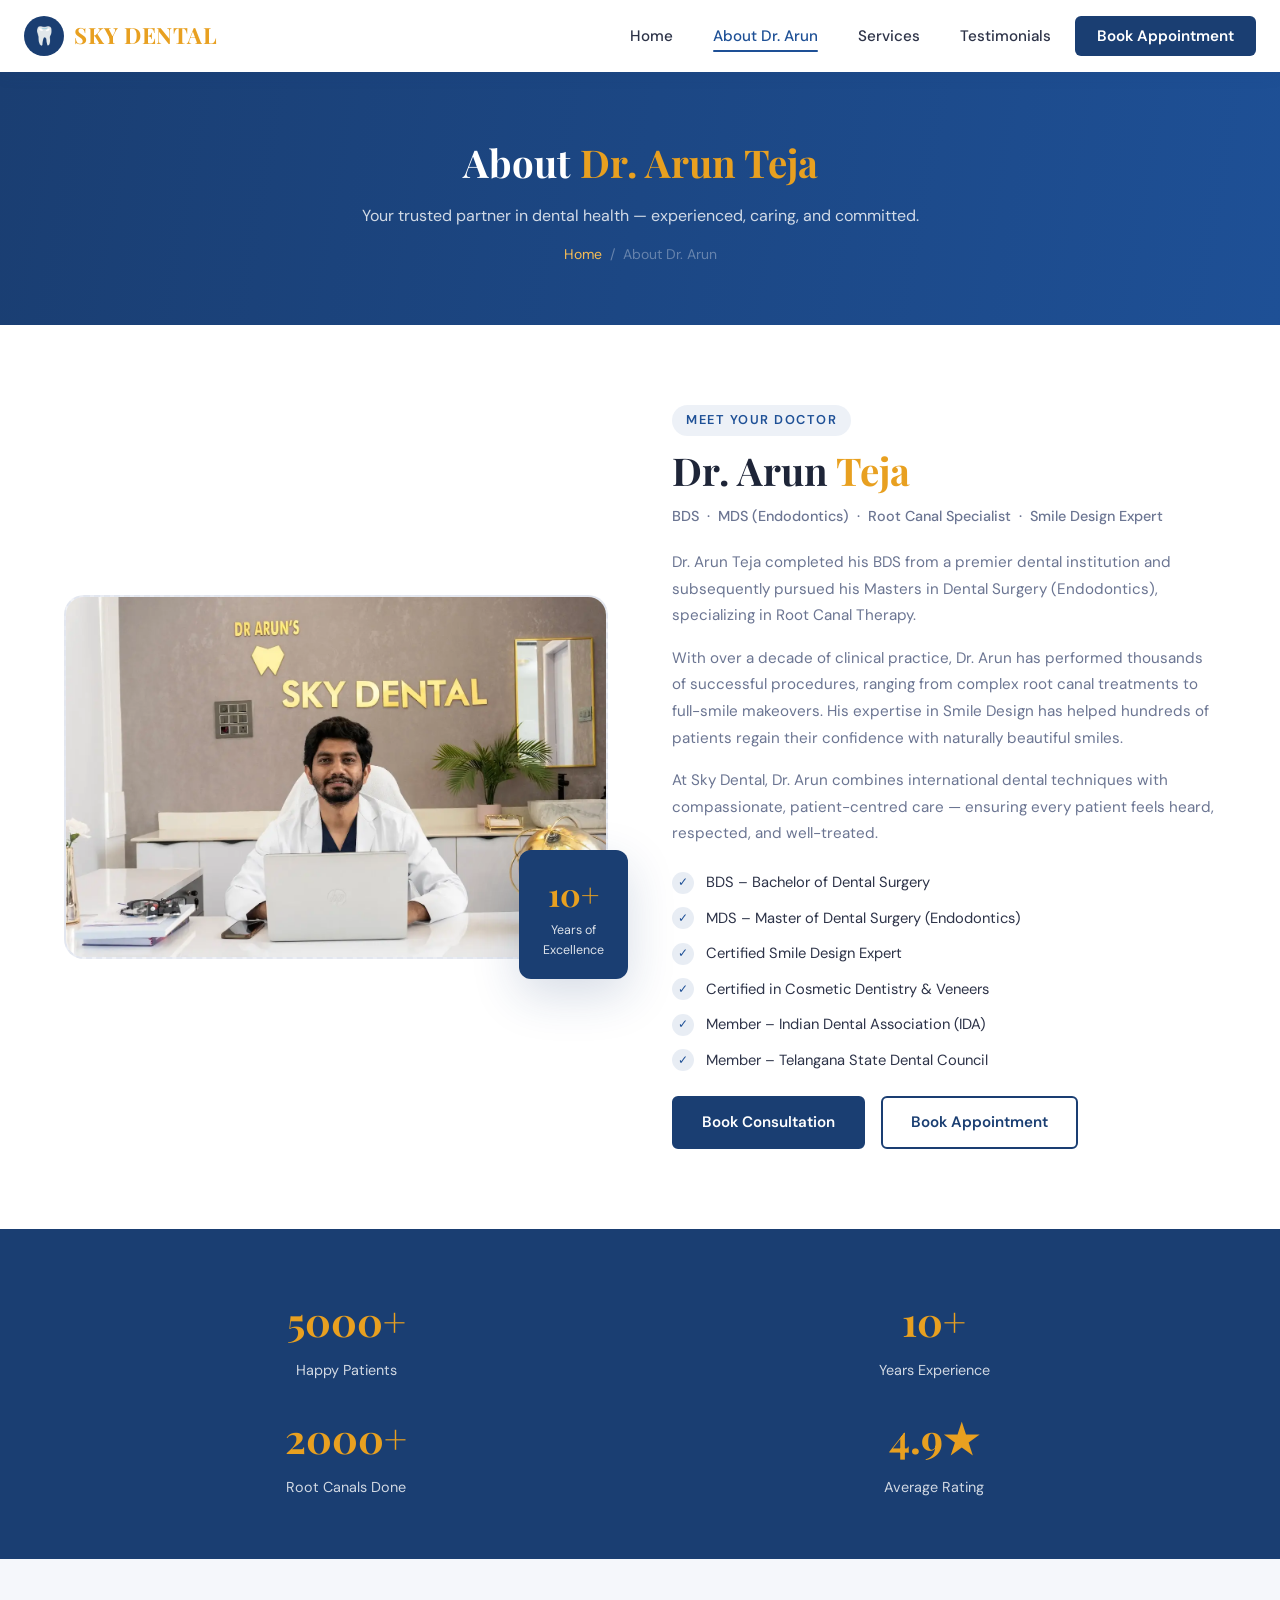
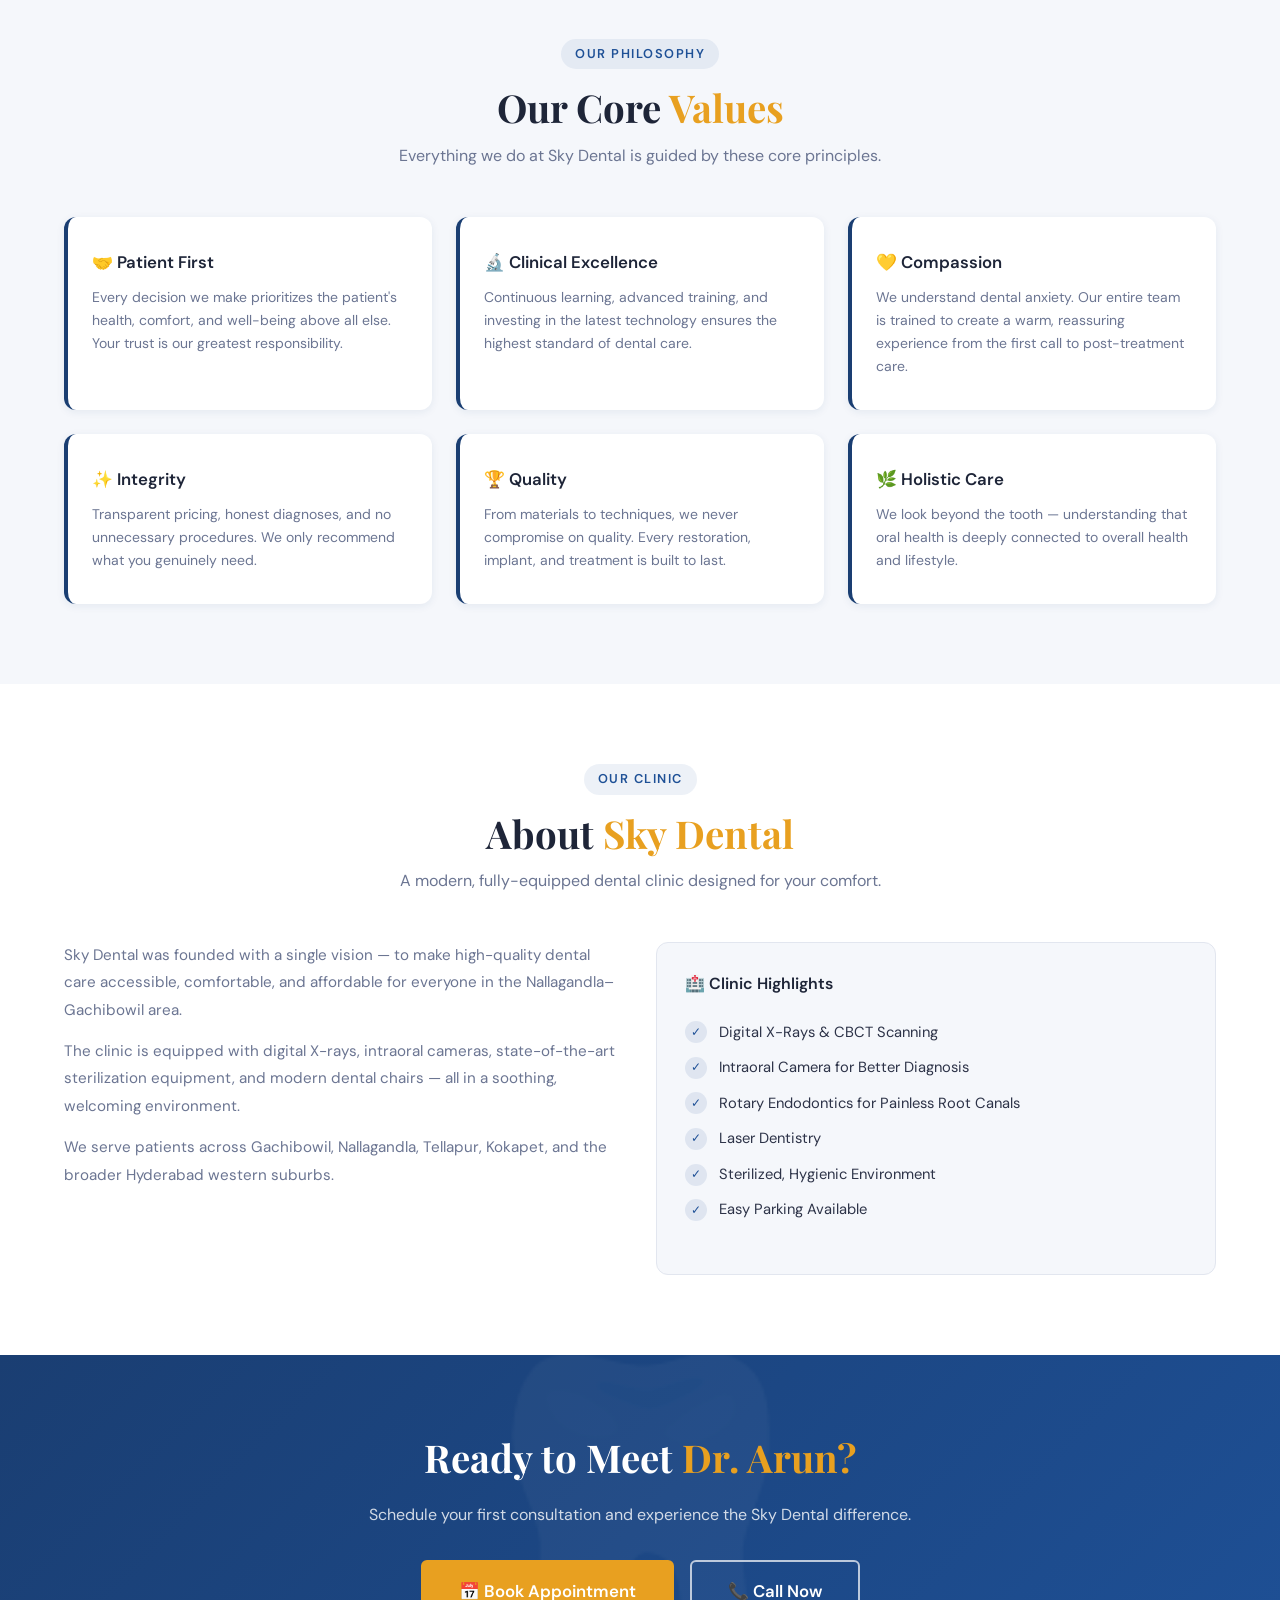
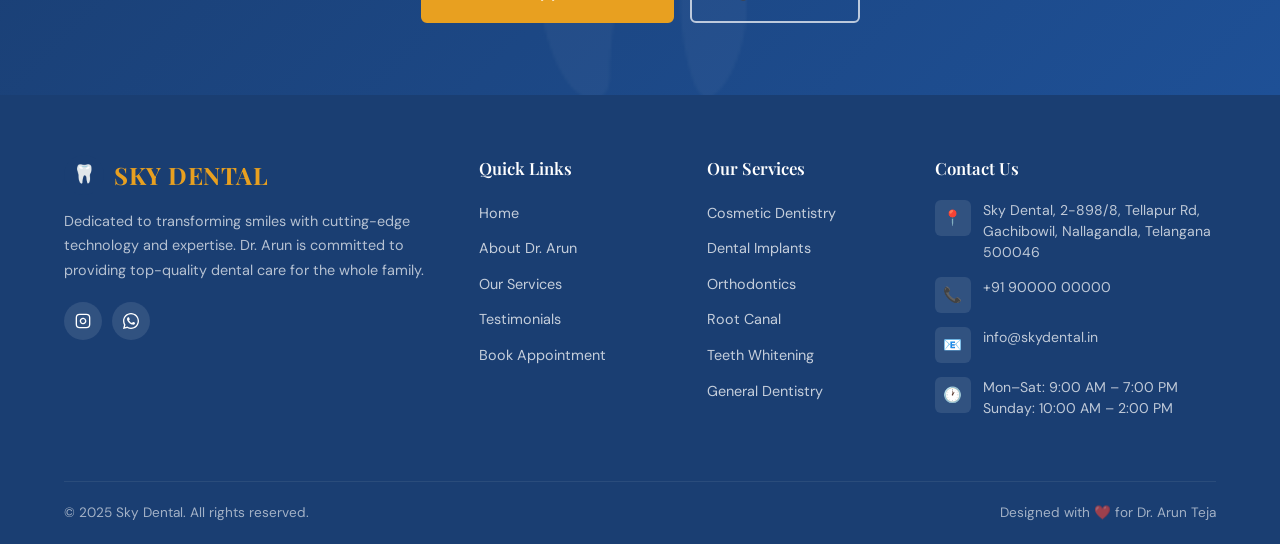
==== about.html @ 3d3255f7 "need changes" ====
<!DOCTYPE html>
<html lang="en">
<head>
  <meta charset="UTF-8" />
  <meta name="viewport" content="width=device-width, initial-scale=1.0" />
  <meta name="description" content="Learn about Dr. Arun Teja — BDS MDS, Root Canal Specialist and Smile Design Expert at Sky Dental, Nallagandla, Telangana." />
  <title>About Dr. Arun Teja | Sky Dental</title>
  <link rel="icon" href="data:image/svg+xml,<svg xmlns='http://www.w3.org/2000/svg' viewBox='0 0 100 100'><text y='.9em' font-size='90'>🦷</text></svg>" />
  <link rel="stylesheet" href="css/style.css" />
</head>
<body>

  <!-- NAVBAR -->
  <header id="navbar-placeholder"></header>

  <main>
    <!-- ══════════════════════════════════════
         PAGE HERO
    ══════════════════════════════════════ -->
    <section class="page-hero" aria-label="About page header">
      <div class="container">
        <div class="page-hero-content">
          <h1>About <span>Dr. Arun Teja</span></h1>
          <p>Your trusted partner in dental health — experienced, caring, and committed.</p>
          <nav class="breadcrumb" aria-label="Breadcrumb">
            <a href="index.html">Home</a>
            <span>/</span>
            <span>About Dr. Arun</span>
          </nav>
        </div>
      </div>
    </section>

    <!-- ══════════════════════════════════════
         DOCTOR BIO
    ══════════════════════════════════════ -->
    <section class="about-section">
      <div class="container">
        <div class="about-grid">

          <!-- Doctor Photo Placeholder -->
          <div class="doctor-image-wrapper reveal">
            <div class="doctor-photo-placeholder" id="doctor-photo-about">
              <!--
                ╔══════════════════════════════════════════════╗
                ║  DOCTOR PHOTO PLACEHOLDER                    ║
                ║  Replace this section with the actual photo  ║
                ║  by placing an <img> with class              ║
                ║  "doctor-actual-photo" inside this div.      ║
                ╚══════════════════════════════════════════════╝
              -->
                <img src="./images/10 dr.Arun's pic.webp" height="100%" width="100%">
              <!-- <div class="placeholder-icon">👨‍⚕️</div> -->
              <!-- <div class="placeholder-text"> -->
                <!-- <strong>Dr. Arun Teja's Photo</strong><br> -->
                <!-- Replace this placeholder with the actual photo -->
              <!-- </div> -->
            </div>
            <div class="doctor-badge">
              <div class="years">10+</div>
              <div class="badge-label">Years of<br>Excellence</div>
            </div>
          </div>

          <!-- Bio Content -->
          <div class="about-content reveal reveal-delay-2">
            <div class="section-tag">Meet Your Doctor</div>
            <h2 class="section-title">Dr. Arun <span>Teja</span></h2>
            <p class="doctor-title">BDS &nbsp;·&nbsp; MDS (Endodontics) &nbsp;·&nbsp; Root Canal Specialist &nbsp;·&nbsp; Smile Design Expert</p>
            <p class="mt-16"> Dr. Arun Teja completed his BDS from a premier dental institution and subsequently pursued his Masters in Dental Surgery (Endodontics), specializing in Root Canal Therapy.</p>
            <p>
              With over a decade of clinical practice, Dr. Arun has performed thousands of successful procedures, ranging from complex root canal treatments to full-smile makeovers. His expertise in Smile Design has helped hundreds of patients regain their confidence with naturally beautiful smiles.
            </p>
            <p>
              At Sky Dental, Dr. Arun combines international dental techniques with compassionate, patient-centred care — ensuring every patient feels heard, respected, and well-treated.
            </p>

            <div class="credentials-list">
              <div class="credential-item">
                <span class="check">✓</span>
                BDS – Bachelor of Dental Surgery
              </div>
              <div class="credential-item">
                <span class="check">✓</span>
                MDS – Master of Dental Surgery (Endodontics)
              </div>
              <div class="credential-item">
                <span class="check">✓</span>
                Certified Smile Design Expert
              </div>
              <div class="credential-item">
                <span class="check">✓</span>
                Certified in Cosmetic Dentistry & Veneers
              </div>
              <div class="credential-item">
                <span class="check">✓</span>
                Member – Indian Dental Association (IDA)
              </div>
              <div class="credential-item">
                <span class="check">✓</span>
                Member – Telangana State Dental Council
              </div>
            </div>

            <div class="d-flex gap-16 mt-24">
              <a href="appointment.html" class="btn btn-primary">Book Consultation</a>
              <a href="appointment.html" class="btn btn-outline">Book Appointment</a>
            </div>
          </div>
        </div>
      </div>
    </section>

    <!-- ══════════════════════════════════════
         STATS
    ══════════════════════════════════════ -->
    <section style="background:var(--blue-dark);padding:60px 0;">
      <div class="container">
        <div style="display:grid;grid-template-columns:repeat(2,1fr);gap:24px;text-align:center;">
          <div class="reveal">
            <div style="font-family:var(--font-head);font-size:2.5rem;font-weight:700;color:var(--gold);">5000+</div>
            <div style="color:rgba(255,255,255,0.8);font-size:0.9rem;margin-top:6px;">Happy Patients</div>
          </div>
          <div class="reveal reveal-delay-1">
            <div style="font-family:var(--font-head);font-size:2.5rem;font-weight:700;color:var(--gold);">10+</div>
            <div style="color:rgba(255,255,255,0.8);font-size:0.9rem;margin-top:6px;">Years Experience</div>
          </div>
          <div class="reveal reveal-delay-2">
            <div style="font-family:var(--font-head);font-size:2.5rem;font-weight:700;color:var(--gold);">2000+</div>
            <div style="color:rgba(255,255,255,0.8);font-size:0.9rem;margin-top:6px;">Root Canals Done</div>
          </div>
          <div class="reveal reveal-delay-3">
            <div style="font-family:var(--font-head);font-size:2.5rem;font-weight:700;color:var(--gold);">4.9★</div>
            <div style="color:rgba(255,255,255,0.8);font-size:0.9rem;margin-top:6px;">Average Rating</div>
          </div>
        </div>
      </div>
    </section>

    <!-- ══════════════════════════════════════
         OUR VALUES
    ══════════════════════════════════════ -->
    <section style="background:var(--off-white);padding:80px 0;">
      <div class="container">
        <div class="text-center reveal">
          <div class="section-tag">Our Philosophy</div>
          <h2 class="section-title">Our Core <span>Values</span></h2>
          <p class="section-subtitle">Everything we do at Sky Dental is guided by these core principles.</p>
        </div>

        <div class="values-grid mt-48">
          <div class="value-card reveal reveal-delay-1">
            <h3>🤝 Patient First</h3>
            <p>Every decision we make prioritizes the patient's health, comfort, and well-being above all else. Your trust is our greatest responsibility.</p>
          </div>
          <div class="value-card reveal reveal-delay-2">
            <h3>🔬 Clinical Excellence</h3>
            <p>Continuous learning, advanced training, and investing in the latest technology ensures the highest standard of dental care.</p>
          </div>
          <div class="value-card reveal reveal-delay-3">
            <h3>💛 Compassion</h3>
            <p>We understand dental anxiety. Our entire team is trained to create a warm, reassuring experience from the first call to post-treatment care.</p>
          </div>
          <div class="value-card reveal reveal-delay-1">
            <h3>✨ Integrity</h3>
            <p>Transparent pricing, honest diagnoses, and no unnecessary procedures. We only recommend what you genuinely need.</p>
          </div>
          <div class="value-card reveal reveal-delay-2">
            <h3>🏆 Quality</h3>
            <p>From materials to techniques, we never compromise on quality. Every restoration, implant, and treatment is built to last.</p>
          </div>
          <div class="value-card reveal reveal-delay-3">
            <h3>🌿 Holistic Care</h3>
            <p>We look beyond the tooth — understanding that oral health is deeply connected to overall health and lifestyle.</p>
          </div>
        </div>
      </div>
    </section>

    <!-- ══════════════════════════════════════
         CLINIC OVERVIEW
    ══════════════════════════════════════ -->
    <section class="about-section">
      <div class="container">
        <div class="text-center reveal">
          <div class="section-tag">Our Clinic</div>
          <h2 class="section-title">About <span>Sky Dental</span></h2>
          <p class="section-subtitle">A modern, fully-equipped dental clinic designed for your comfort.</p>
        </div>

        <div style="display:grid;grid-template-columns:1fr 1fr;gap:32px;margin-top:48px;" class="responsive-grid-1">
          <div class="reveal">
            <p style="color:var(--text-muted);line-height:1.8;font-size:0.95rem;">
              Sky Dental was founded with a single vision — to make high-quality dental care accessible, comfortable, and affordable for everyone in the Nallagandla–Gachibowil area.
            </p>
            <p style="color:var(--text-muted);line-height:1.8;font-size:0.95rem;margin-top:14px;">
              The clinic is equipped with digital X-rays, intraoral cameras, state-of-the-art sterilization equipment, and modern dental chairs — all in a soothing, welcoming environment.
            </p>
            <p style="color:var(--text-muted);line-height:1.8;font-size:0.95rem;margin-top:14px;">
              We serve patients across Gachibowil, Nallagandla, Tellapur, Kokapet, and the broader Hyderabad western suburbs.
            </p>
          </div>

          <div class="reveal reveal-delay-2">
            <div style="background:var(--off-white);border-radius:var(--radius-md);padding:28px;border:1px solid var(--gray-200);">
              <h4 style="font-weight:600;margin-bottom:16px;color:var(--text-main);">🏥 Clinic Highlights</h4>
              <div class="credentials-list">
                <div class="credential-item"><span class="check">✓</span> Digital X-Rays & CBCT Scanning</div>
                <div class="credential-item"><span class="check">✓</span> Intraoral Camera for Better Diagnosis</div>
                <div class="credential-item"><span class="check">✓</span> Rotary Endodontics for Painless Root Canals</div>
                <div class="credential-item"><span class="check">✓</span> Laser Dentistry</div>
                <div class="credential-item"><span class="check">✓</span> Sterilized, Hygienic Environment</div>
                <div class="credential-item"><span class="check">✓</span> Easy Parking Available</div>
              </div>
            </div>
          </div>
        </div>
      </div>
    </section>

    <!-- CTA -->
    <section class="cta-banner">
      <div class="container">
        <h2>Ready to Meet <span>Dr. Arun?</span></h2>
        <p>Schedule your first consultation and experience the Sky Dental difference.</p>
        <div class="cta-actions">
          <a href="appointment.html" class="btn btn-gold btn-lg">📅 Book Appointment</a>
          <a href="tel:+919000000000" class="btn btn-outline-white btn-lg">📞 Call Now</a>
        </div>
      </div>
    </section>
  </main>

  <!-- FOOTER -->
  <div id="footer-placeholder"></div>

  <script src="js/components.js"></script>
  <script src="js/main.js"></script>

  <style>
    @media(max-width:768px){
      .responsive-grid-1 { grid-template-columns:1fr !important; }
    }
  </style>
</body>
</html>
---- css/style.css ----
/* =========================================
   SKY DENTAL - Global Stylesheet
   ========================================= */

/* --- Google Fonts Import --- */
@import url('https://fonts.googleapis.com/css2?family=Playfair+Display:wght@400;600;700&family=DM+Sans:wght@300;400;500;600;700&display=swap');

/* --- CSS Variables --- */
:root {
  --blue-dark:    #1a3e72;
  --blue-mid:     #1e5096;
  --blue-light:   #2d6bc4;
  --gold:         #e8a020;
  --gold-light:   #f5bc55;
  --white:        #ffffff;
  --off-white:    #f5f7fb;
  --gray-100:     #f0f2f7;
  --gray-200:     #e2e6ef;
  --gray-400:     #9ba3b8;
  --gray-600:     #5a6278;
  --gray-800:     #2d3348;
  --text-main:    #1e2538;
  --text-muted:   #6b7592;

  --radius-sm:    6px;
  --radius-md:    12px;
  --radius-lg:    20px;
  --radius-full:  999px;

  --shadow-sm:    0 2px 8px rgba(26,62,114,0.08);
  --shadow-md:    0 6px 24px rgba(26,62,114,0.13);
  --shadow-lg:    0 16px 48px rgba(26,62,114,0.18);

  --transition:   all 0.3s ease;
  --font-head:    'Playfair Display', Georgia, serif;
  --font-body:    'DM Sans', sans-serif;
}

/* --- Reset & Base --- */
*, *::before, *::after { box-sizing: border-box; margin: 0; padding: 0; }
html { scroll-behavior: smooth; font-size: 16px; }
body {
  font-family: var(--font-body);
  color: var(--text-main);
  background: var(--white);
  line-height: 1.6;
  -webkit-font-smoothing: antialiased;
}
img { max-width: 100%; height: auto; display: block; }
a { text-decoration: none; color: inherit; }
ul { list-style: none; }
button, input, select, textarea { font-family: inherit; }
section { padding: 80px 0; }

/* --- Container --- */
.container {
  max-width: 1200px;
  margin: 0 auto;
  padding: 0 24px;
}

/* =========================================
   NAVBAR
   ========================================= */
#navbar-placeholder { position: sticky; top: 0; z-index: 1000; }

.navbar {
  background: var(--white);
  box-shadow: 0 2px 16px rgba(26,62,114,0.10);
  padding: 0 24px;
  display: flex;
  align-items: center;
  justify-content: space-between;
  height: 72px;
  position: relative;
}

/* Logo */
.nav-logo {
  display: flex;
  align-items: center;
  gap: 10px;
  text-decoration: none;
}
.nav-logo .logo-icon {
  width: 40px;
  height: 40px;
  background: var(--blue-dark);
  border-radius: 50%;
  display: flex;
  align-items: center;
  justify-content: center;
  color: var(--gold);
  font-size: 18px;
}
.nav-logo .logo-text {
  font-family: var(--font-head);
  font-size: 1.4rem;
  font-weight: 700;
  color: var(--gold);
  letter-spacing: 0.5px;
}

/* Nav links */
.nav-links {
  display: flex;
  align-items: center;
  gap: 8px;
}
.nav-links a {
  padding: 8px 16px;
  border-radius: var(--radius-sm);
  font-weight: 500;
  font-size: 0.95rem;
  color: var(--gray-800);
  transition: var(--transition);
  position: relative;
}
.nav-links a::after {
  content: '';
  position: absolute;
  bottom: 2px;
  left: 16px;
  right: 16px;
  height: 2px;
  background: var(--blue-mid);
  transform: scaleX(0);
  transition: transform 0.3s ease;
  border-radius: 2px;
}
.nav-links a:hover::after,
.nav-links a.active::after { transform: scaleX(1); }
.nav-links a:hover, .nav-links a.active {
  color: var(--blue-mid);
}

/* CTA Button */
.btn-nav {
  background: var(--blue-dark);
  color: var(--white) !important;
  padding: 10px 22px !important;
  border-radius: var(--radius-sm) !important;
  font-weight: 600 !important;
  transition: var(--transition) !important;
}
.btn-nav:hover {
  background: var(--blue-mid) !important;
  transform: translateY(-1px);
  box-shadow: var(--shadow-md);
}
.btn-nav::after { display: none !important; }

/* Hamburger */
.hamburger {
  display: none;
  flex-direction: column;
  gap: 5px;
  cursor: pointer;
  padding: 4px;
  background: none;
  border: none;
}
.hamburger span {
  display: block;
  width: 26px;
  height: 2px;
  background: var(--blue-dark);
  border-radius: 2px;
  transition: var(--transition);
}
.hamburger.open span:nth-child(1) { transform: translateY(7px) rotate(45deg); }
.hamburger.open span:nth-child(2) { opacity: 0; }
.hamburger.open span:nth-child(3) { transform: translateY(-7px) rotate(-45deg); }

/* Mobile nav */
.mobile-nav {
  display: none;
  flex-direction: column;
  background: var(--white);
  position: absolute;
  top: 52px;
  left: 0;
  right: 0;
  padding: 16px 24px 24px;
  box-shadow: var(--shadow-md);
  z-index: 999;
  border-top: 1px solid var(--gray-200);
  gap:0.8rem;
  transform-origin: top;
  margin-top: 1%;
  
}
.mobile-nav.open { 
  display: flex;
  
 }
.mobile-nav a {
  padding: 12px 0;
  border-bottom: 1px solid var(--gray-100);
  font-weight: 500;
  color: var(--gray-800);
  transition: var(--transition);
}
.mobile-nav a:hover { color: var(--blue-mid); padding-left: 8px; }
.mobile-nav a:last-child { border-bottom: none; }
.mobile-nav .btn-nav {
  margin-top: 12px;
  background: var(--blue-dark);
  color: var(--white) !important;
  text-align: center;
  padding: 12px 20px !important;
  border-radius: var(--radius-sm) !important;
  font-weight: 600 !important;
}

/* =========================================
   FOOTER
   ========================================= */
.footer {
  background: var(--blue-dark);
  color: rgba(255,255,255,0.85);
  padding: 60px 0 0;
}
.footer-grid {
  display: grid;
  grid-template-columns: 2fr 1fr 1fr 1.5fr;
  gap: 40px;
  padding-bottom: 48px;
}
.footer-brand .logo-text { color: var(--gold); font-size: 1.5rem; }
.footer-brand p {
  margin-top: 14px;
  font-size: 0.9rem;
  line-height: 1.7;
  opacity: 0.8;
}
.footer-socials {
  display: flex;
  gap: 10px;
  margin-top: 20px;
}
.social-link {
  width: 38px; height: 38px;
  background: rgba(255,255,255,0.1);
  border-radius: 50%;
  display: flex; align-items: center; justify-content: center;
  font-size: 1rem;
  color: var(--white);
  transition: var(--transition);
}
.social-link:hover { background: var(--gold); transform: translateY(-2px); }

.footer-col h4 {
  font-family: var(--font-head);
  font-size: 1.05rem;
  color: var(--white);
  margin-bottom: 18px;
  font-weight: 600;
}
.footer-col ul li { margin-bottom: 10px; }
.footer-col ul li a {
  font-size: 0.9rem;
  color: rgba(255,255,255,0.75);
  transition: var(--transition);
}
.footer-col ul li a:hover { color: var(--gold); padding-left: 6px; }

.footer-contact-item {
  display: flex;
  align-items: flex-start;
  gap: 12px;
  margin-bottom: 14px;
}
.footer-contact-item .icon {
  width: 36px; height: 36px;
  background: rgba(255,255,255,0.1);
  border-radius: var(--radius-sm);
  display: flex; align-items: center; justify-content: center;
  font-size: 0.95rem;
  flex-shrink: 0;
  color: var(--gold);
}
.footer-contact-item p { font-size: 0.88rem; opacity: 0.85; line-height: 1.5; }

.footer-bottom {
  border-top: 1px solid rgba(255,255,255,0.1);
  padding: 20px 0;
  display: flex;
  align-items: center;
  justify-content: space-between;
  font-size: 0.85rem;
  opacity: 0.7;
}

/* =========================================
   BUTTONS
   ========================================= */
.btn {
  display: inline-flex;
  align-items: center;
  gap: 8px;
  padding: 12px 28px;
  border-radius: var(--radius-sm);
  font-weight: 600;
  font-size: 0.95rem;
  cursor: pointer;
  transition: var(--transition);
  border: 2px solid transparent;
  text-decoration: none;
}
.btn-primary {
  background: var(--blue-dark);
  color: var(--white);
  border-color: var(--blue-dark);
}
.btn-primary:hover {
  background: var(--blue-mid);
  border-color: var(--blue-mid);
  transform: translateY(-2px);
  box-shadow: var(--shadow-md);
}
.btn-gold {
  background: var(--gold);
  color: var(--white);
  border-color: var(--gold);
}
.btn-gold:hover {
  background: var(--gold-light);
  border-color: var(--gold-light);
  transform: translateY(-2px);
  box-shadow: var(--shadow-md);
}
.btn-outline {
  background: transparent;
  color: var(--blue-dark);
  border-color: var(--blue-dark);
}
.btn-outline:hover {
  background: var(--blue-dark);
  color: var(--white);
  transform: translateY(-2px);
}
.btn-outline-white {
  background: transparent;
  color: var(--white);
  border-color: rgba(255,255,255,0.7);
}
.btn-outline-white:hover {
  background: var(--white);
  color: var(--blue-dark);
  border-color: var(--white);
}
.btn-sm { padding: 8px 20px; font-size: 0.875rem; }
.btn-lg { padding: 16px 36px; font-size: 1.05rem; }

/* =========================================
   SECTION TITLES
   ========================================= */
.section-title {
  font-family: var(--font-head);
  font-size: clamp(1.8rem, 3vw, 2.4rem);
  font-weight: 700;
  color: var(--text-main);
  line-height: 1.3;
}
.section-title span { color: var(--gold); }
.section-subtitle {
  font-size: 1rem;
  color: var(--text-muted);
  margin-top: 10px;
  max-width: 560px;
}
.section-tag {
  display: inline-block;
  background: rgba(30,80,150,0.08);
  color: var(--blue-mid);
  font-size: 0.8rem;
  font-weight: 600;
  letter-spacing: 1.5px;
  text-transform: uppercase;
  padding: 5px 14px;
  border-radius: var(--radius-full);
  margin-bottom: 14px;
}
.text-center { text-align: center; }
.text-center .section-subtitle { margin: 10px auto 0; }

/* =========================================
   HERO SECTION
   ========================================= */
.hero {
  position: relative;
  min-height: 540px;
  display: flex;
  align-items: center;
  overflow: hidden;
  background: linear-gradient(100deg, var(--blue-dark) 0%, #1e5096 50%, #2563a8 100%);
}
.hero-bg-image {
  position: absolute;
  inset: 0;
  background-image: url('../images/10\ dr.Arun\'s\ pic.webp');
  background-size: cover;
  background-position: center right;
  opacity: 0.22;
}
.hero-overlay {
  position: absolute;
  inset: 0;
  background: linear-gradient(90deg, rgba(26,62,114,0.96) 0%, rgba(26,62,114,0.6) 60%, rgba(26,62,114,0.1) 100%);
}
.hero-content {
  position: relative;
  z-index: 2;
  max-width: 600px;
  padding: 80px 0;
}
.hero-tag {
  display: inline-flex;
  align-items: center;
  gap: 8px;
  background: rgba(232,160,32,0.18);
  color: var(--gold-light);
  font-size: 0.8rem;
  font-weight: 600;
  letter-spacing: 1.5px;
  text-transform: uppercase;
  padding: 6px 16px;
  border-radius: var(--radius-full);
  margin-bottom: 50px;
  border: 1px solid rgba(232,160,32,0.3);
}
.hero-title {
  font-family: var(--font-head);
  font-size: clamp(2.2rem, 4.5vw, 3.4rem);
  font-weight: 700;
  color: var(--white);
  line-height: 1.2;
  margin-bottom: 18px;
}
.hero-title span { color: var(--gold); }
.hero-desc {
  font-size: 1.1rem;
  color: rgba(255,255,255,0.85);
  margin-bottom: 36px;
  line-height: 1.7;
}
.hero-actions { display: flex; gap: 16px; flex-wrap: wrap; }
.hero-stats {
  display: flex;
  gap: 36px;
  margin-top: 48px;
}
.hero-stat { text-align: center; }
.hero-stat .num {
  font-family: var(--font-head);
  font-size: 1.9rem;
  font-weight: 700;
  color: var(--gold);
  line-height: 1;
}
.hero-stat .label {
  font-size: 0.8rem;
  color: rgba(255,255,255,0.7);
  margin-top: 4px;
}
.hero-stat-divider {
  width: 1px;
  background: rgba(255,255,255,0.2);
  align-self: stretch;
  margin: 4px 0;
}

/* =========================================
   SERVICES SECTION
   ========================================= */
.services-section { background: var(--off-white); }

.services-grid {
  display: grid;
  grid-template-columns: repeat(3, 1fr);
  gap: 24px;
  margin-top: 48px;
}
.service-card {
  background: var(--white);
  border-radius: var(--radius-md);
  padding: 32px 28px;
  transition: var(--transition);
  border: 1px solid var(--gray-200);
  position: relative;
  overflow: hidden;
}
.service-card::before {
  content: '';
  position: absolute;
  top: 0; left: 0; right: 0;
  height: 4px;
  background: var(--blue-dark);
  transform: scaleX(0);
  transition: transform 0.3s ease;
  transform-origin: left;
}
.service-card:hover {
  transform: translateY(-6px);
  box-shadow: var(--shadow-md);
  border-color: transparent;
}
.service-card:hover::before { transform: scaleX(1); }
.service-icon {
  width: 56px; height: 56px;
  background: rgba(30,80,150,0.08);
  border-radius: var(--radius-md);
  display: flex; align-items: center; justify-content: center;
  font-size: 1.6rem;
  margin-bottom: 20px;
  transition: var(--transition);
}
.service-card:hover .service-icon { background: var(--blue-dark); }
.service-card h3 {
  font-family: var(--font-head);
  font-size: 1.15rem;
  font-weight: 600;
  color: var(--text-main);
  margin-bottom: 10px;
}
.service-card p { font-size: 0.9rem; color: var(--text-muted); line-height: 1.65; }
.service-card .learn-more {
  display: inline-flex;
  align-items: center;
  gap: 6px;
  margin-top: 18px;
  font-size: 0.875rem;
  font-weight: 600;
  color: var(--blue-mid);
  transition: var(--transition);
}
.service-card .learn-more:hover { gap: 10px; color: var(--blue-dark); }

/* =========================================
   ABOUT / DOCTOR SECTION
   ========================================= */
.about-section { background: var(--white); }
.about-grid {
  display: grid;
  grid-template-columns: 1fr 1fr;
  gap: 64px;
  align-items: center;

  /* margin-top: 48px; */
}
.doctor-image-wrapper {
  position: relative;
}
.doctor-photo-placeholder {
  width: 100%;
  /* aspect-ratio: 4/5; */
  background: linear-gradient(135deg, var(--gray-100) 0%, var(--gray-200) 100%);
  border-radius: var(--radius-lg);
  display: flex;
  flex-direction: column;
  align-items: center;
  justify-content: center;
  gap: 16px;
  color: var(--gray-400);
  font-size: 0.9rem;
  border: 2px dashed var(--gray-200);
  overflow: hidden;
  position: relative;
}
.doctor-photo-placeholder img.doctor-actual-photo {
  position: absolute;
  inset: 0;
  width: 100%;
  height: 100%;
  object-fit: cover;
  border-radius: var(--radius-lg);
}
.doctor-photo-placeholder .placeholder-icon { font-size: 4rem; opacity: 0.4; }
.doctor-photo-placeholder .placeholder-text { font-size: 0.85rem; opacity: 0.6; text-align: center; }

.doctor-badge {
  position: absolute;
  bottom: -20px;
  right: -20px;
  background: var(--blue-dark);
  color: var(--white);
  padding: 18px 24px;
  border-radius: var(--radius-md);
  box-shadow: var(--shadow-lg);
  text-align: center;
}
.doctor-badge .years { font-size: 2rem; font-weight: 700; color: var(--gold); font-family: var(--font-head); }
.doctor-badge .badge-label { font-size: 0.78rem; opacity: 0.85; margin-top: 2px; }

.about-content .section-tag { margin-bottom: 10px; }
.about-content h2 { margin-bottom: 8px; }
.about-content .doctor-name { font-family: var(--font-head); font-size: 1.5rem; color: var(--blue-dark); }
.about-content .doctor-name span { color: var(--gold); }
.about-content .doctor-title {
  font-size: 0.9rem;
  color: var(--text-muted);
  font-weight: 500;
  margin-bottom: 20px;
}
.about-content p { font-size: 0.95rem; color: var(--text-muted); line-height: 1.75; margin-bottom: 16px; }
.credentials-list {
  display: flex;
  flex-direction: column;
  gap: 12px;
  margin: 24px 0;
}
.credential-item {
  display: flex;
  align-items: center;
  gap: 12px;
  font-size: 0.92rem;
  color: var(--gray-800);
}
.credential-item .check {
  width: 22px; height: 22px;
  background: rgba(30,80,150,0.1);
  border-radius: 50%;
  display: flex; align-items: center; justify-content: center;
  color: var(--blue-mid);
  font-size: 0.75rem;
  flex-shrink: 0;
}

/* =========================================
   WHY CHOOSE US
   ========================================= */
.why-section { background: var(--off-white); }
.why-grid {
  display: grid;
  grid-template-columns: repeat(4, 1fr);
  gap: 20px;
  margin-top: 48px;
}
.why-card {
  background: var(--white);
  border-radius: var(--radius-md);
  padding: 32px 24px;
  text-align: center;
  transition: var(--transition);
  border: 1px solid var(--gray-200);
}
.why-card:nth-child(1) { border-top: 4px solid #8ecdf5; }
.why-card:nth-child(2) { border-top: 4px solid #a8e6c4; }
.why-card:nth-child(3) { border-top: 4px solid #f5b8c8; }
.why-card:nth-child(4) { border-top: 4px solid #f5d8a0; }
.why-card:hover { transform: translateY(-4px); box-shadow: var(--shadow-md); }
.why-card-icon {
  width: 64px; height: 64px;
  border-radius: var(--radius-md);
  display: flex; align-items: center; justify-content: center;
  font-size: 1.8rem;
  margin: 0 auto 20px;
}
.why-card:nth-child(1) .why-card-icon { background: #ddf0fc; }
.why-card:nth-child(2) .why-card-icon { background: #ddf5ec; }
.why-card:nth-child(3) .why-card-icon { background: #fce8ed; }
.why-card:nth-child(4) .why-card-icon { background: #fdf3e0; }
.why-card h3 { font-size: 1rem; font-weight: 600; color: var(--text-main); margin-bottom: 10px; }
.why-card p { font-size: 0.875rem; color: var(--text-muted); line-height: 1.6; }

/* =========================================
   TESTIMONIALS
   ========================================= */
.testimonials-section { background: var(--white); }
.testimonials-slider-wrapper {
  position: relative;
  overflow: hidden;
  margin-top: 48px;
}
.testimonials-track {
  display: flex;
  transition: transform 0.5s ease;
}
.testimonial-slide {
  min-width: 100%;
  display: grid;
  grid-template-columns: repeat(3, 1fr);
  gap: 24px;
  padding: 4px;
}
.testimonial-card {
  background: var(--off-white);
  border-radius: var(--radius-md);
  padding: 28px;
  border: 1px solid var(--gray-200);
  position: relative;
  transition: var(--transition);
}
.testimonial-card:hover { transform: translateY(-4px); box-shadow: var(--shadow-md); }
.quote-icon {
  font-size: 2.5rem;
  color: var(--blue-dark);
  opacity: 0.15;
  font-family: Georgia, serif;
  line-height: 1;
  margin-bottom: 8px;
}
.testimonial-card p {
  font-size: 0.92rem;
  color: var(--text-muted);
  line-height: 1.7;
  margin-bottom: 20px;
}
.testimonial-author {
  display: flex;
  align-items: center;
  gap: 12px;
}
.author-avatar {
  width: 44px; height: 44px;
  border-radius: 50%;
  background: var(--blue-dark);
  display: flex; align-items: center; justify-content: center;
  color: var(--white);
  font-weight: 700;
  font-size: 1rem;
  flex-shrink: 0;
}
.author-name { font-weight: 600; font-size: 0.9rem; color: var(--text-main); }
.author-label { font-size: 0.8rem; color: var(--text-muted); }
.stars { color: var(--gold); font-size: 0.85rem; letter-spacing: 1px; margin-top: 3px; }

.slider-controls {
  display: flex;
  align-items: center;
  justify-content: center;
  gap: 12px;
  margin-top: 32px;
}
.slider-dot {
  width: 10px; height: 10px;
  background: var(--gray-200);
  border-radius: 50%;
  cursor: pointer;
  transition: var(--transition);
  border: none;
}
.slider-dot.active {
  background: var(--blue-dark);
  width: 28px;
  border-radius: var(--radius-full);
}
.slider-btn {
  width: 40px; height: 40px;
  border-radius: 50%;
  border: 2px solid var(--gray-200);
  background: var(--white);
  display: flex; align-items: center; justify-content: center;
  cursor: pointer;
  transition: var(--transition);
  color: var(--blue-dark);
  font-size: 1rem;
}
.slider-btn:hover { background: var(--blue-dark); color: var(--white); border-color: var(--blue-dark); }

/* =========================================
   CTA BANNER
   ========================================= */
.cta-banner {
  background: linear-gradient(135deg, var(--blue-dark) 0%, #1e5096 100%);
  padding: 72px 0;
  text-align: center;
  position: relative;
  overflow: hidden;
}
.cta-banner::before {
  content: '🦷';
  position: absolute;
  font-size: 20rem;
  opacity: 0.04;
  top: 50%;
  left: 50%;
  transform: translate(-50%, -50%);
}
.cta-banner h2 {
  font-family: var(--font-head);
  font-size: clamp(1.8rem, 3vw, 2.5rem);
  color: var(--white);
  margin-bottom: 14px;
  position: relative;
}
.cta-banner h2 span { color: var(--gold); }
.cta-banner p { color: rgba(255,255,255,0.8); font-size: 1rem; margin-bottom: 32px; position: relative; }
.cta-actions { display: flex; gap: 16px; justify-content: center; flex-wrap: wrap; position: relative; }

/* =========================================
   CONTACT INFO CARDS
   ========================================= */
.contact-info-grid {
  display: grid;
  grid-template-columns: repeat(3, 1fr);
  gap: 24px;
  margin-top: 48px;
}
.contact-info-card {
  background: var(--white);
  border-radius: var(--radius-md);
  padding: 32px 28px;
  text-align: center;
  border: 1px solid var(--gray-200);
  transition: var(--transition);
  
}
.contact-info-card:hover { transform: translateY(-4px); box-shadow: var(--shadow-md); }
.contact-info-icon {
  width: 60px; 
  height: 60px;
  background: rgba(30,80,150,0.08);
  border-radius: 50%;
  display: flex; 
  align-items: center; 
  justify-content: center;
  font-size: 1.5rem;
  margin: 0 auto 18px;
  color: var(--blue-mid);
}
.contact-info-card h3 { font-size: 1rem; font-weight: 600; margin-bottom: 8px; color: var(--text-main); }
.contact-info-card p { font-size: 0.9rem; color: var(--text-muted); line-height: 1.6; }
.contact-info-card a { color: var(--blue-mid); font-weight: 500; }

/* =========================================
   CONTACT FORM
   ========================================= */
.contact-form-section { background: var(--off-white); }
.contact-form-wrapper {
  display: grid;
  grid-template-columns: 1fr 1fr;
  gap: 48px;
  align-items: start;
}
.form-card {
  background: var(--white);
  border-radius: var(--radius-lg);
  padding: 40px;
  box-shadow: var(--shadow-sm);
  border: 1px solid var(--gray-200);
}
.form-group { margin-bottom: 20px; }
.form-group label {
  display: block;
  font-size: 0.875rem;
  font-weight: 600;
  color: var(--gray-800);
  margin-bottom: 8px;
}
.form-group label span { color: #e53e3e; }
.form-control {
  width: 100%;
  padding: 12px 16px;
  border: 1.5px solid var(--gray-200);
  border-radius: var(--radius-sm);
  font-size: 0.95rem;
  color: var(--text-main);
  background: var(--white);
  transition: var(--transition);
  outline: none;
}
.form-control:focus {
  border-color: var(--blue-mid);
  box-shadow: 0 0 0 3px rgba(30,80,150,0.08);
}
.form-control::placeholder { color: var(--gray-400); }
textarea.form-control { resize: vertical; min-height: 110px; }
.form-row { display: grid; grid-template-columns: 1fr 1fr; gap: 16px; }

/* Map placeholder */
.map-wrapper {
  border-radius: var(--radius-lg);
  overflow: hidden;
  border: 1px solid var(--gray-200);
  box-shadow: var(--shadow-sm);
}
.map-wrapper iframe {
  width: 100%;
  height: 400px;
  border: none;
  display: block;
  grid-template-columns: 1fr 1fr;
}
.map-info {
  background: var(--white);
  padding: 24px;
}
.map-info h4 { font-weight: 600; font-size: 1rem; margin-bottom: 8px; color: var(--text-main); }
.map-info p { font-size: 0.875rem; color: var(--text-muted); margin-bottom: 12px; }

/* =========================================
   APPOINTMENT PAGE
   ========================================= */
.appointment-hero {
  background: linear-gradient(100deg, var(--blue-dark) 0%, var(--blue-mid) 100%);
  padding: 72px 0;
  text-align: center;
}
.appointment-hero h1 { font-family: var(--font-head); font-size: 2.5rem; color: var(--white); }
.appointment-hero h1 span { color: var(--gold); }
.appointment-hero p { color: rgba(255,255,255,0.8); margin-top: 12px; font-size: 1rem; }
.appointment-form-section { background: var(--off-white); padding: 80px 0; }
.appointment-form-grid {
  display: grid;
  grid-template-columns: 1.4fr 1fr;
  gap: 48px;
  align-items: start;
}
.appt-info-card {
  background: var(--blue-dark);
  border-radius: var(--radius-lg);
  padding: 40px;
  color: var(--white);
}
.appt-info-card h3 { font-family: var(--font-head); font-size: 1.3rem; margin-bottom: 20px; color: var(--gold); }
.appt-info-item {
  display: flex;
  align-items: flex-start;
  gap: 14px;
  margin-bottom: 20px;
}
.appt-info-item .icon {
  width: 40px; height: 40px;
  background: rgba(255,255,255,0.1);
  border-radius: var(--radius-sm);
  display: flex; align-items: center; justify-content: center;
  font-size: 1rem;
  color: var(--gold);
  flex-shrink: 0;
}
.appt-info-item h4 { font-size: 0.9rem; font-weight: 600; margin-bottom: 2px; }
.appt-info-item p { font-size: 0.85rem; opacity: 0.75; line-height: 1.5; }
.hours-table { width: 100%; font-size: 0.875rem; }
.hours-table tr { border-bottom: 1px solid rgba(255,255,255,0.08); }
.hours-table td { padding: 10px 0; }
.hours-table td:last-child { text-align: right; color: var(--gold-light); }

/* =========================================
   SUCCESS / ERROR MESSAGES
   ========================================= */
.alert {
  padding: 14px 20px;
  border-radius: var(--radius-sm);
  font-size: 0.9rem;
  font-weight: 500;
  margin-bottom: 20px;
  display: flex;
  align-items: center;
  gap: 10px;
}
.alert-success { background: #d4edda; color: #155724; border: 1px solid #c3e6cb; }
.alert-error { background: #f8d7da; color: #721c24; border: 1px solid #f5c6cb; }
.alert-hidden { display: none; }

/* =========================================
   PAGE HERO (inner pages)
   ========================================= */
.page-hero {
  background: linear-gradient(100deg, var(--blue-dark) 0%, var(--blue-mid) 100%);
  padding: 60px 0;
}
.page-hero-content { text-align: center; }
.page-hero h1 {
  font-family: var(--font-head);
  font-size: clamp(1.8rem, 3vw, 2.5rem);
  color: var(--white);
  margin-bottom: 10px;
}
.page-hero h1 span { color: var(--gold); }
.page-hero p { color: rgba(255,255,255,0.8); font-size: 1rem; }
.breadcrumb {
  display: flex;
  align-items: center;
  justify-content: center;
  gap: 8px;
  margin-top: 14px;
  font-size: 0.875rem;
  color: rgba(255,255,255,0.65);
}
.breadcrumb a { color: var(--gold-light); }
.breadcrumb span { opacity: 0.5; }

/* =========================================
   ABOUT PAGE
   ========================================= */
.values-grid {
  display: grid;
  grid-template-columns: repeat(3, 1fr);
  gap: 24px;
  margin-top: 48px;
}
.value-card {
  background: var(--white);
  border-radius: var(--radius-md);
  padding: 32px 24px;
  border-left: 4px solid var(--blue-dark);
  box-shadow: var(--shadow-sm);
  transition: var(--transition);
}
.value-card:hover { transform: translateY(-4px); box-shadow: var(--shadow-md); }
.value-card h3 { font-size: 1.05rem; font-weight: 600; margin-bottom: 10px; color: var(--text-main); }
.value-card p { font-size: 0.875rem; color: var(--text-muted); line-height: 1.65; }

/* =========================================
   SERVICES PAGE
   ========================================= */
.service-detail-card {
  display: grid;
  grid-template-columns: auto 1fr;
  gap: 24px;
  background: var(--white);
  border-radius: var(--radius-md);
  padding: 32px;
  border: 1px solid var(--gray-200);
  transition: var(--transition);
  margin-bottom: 24px;
}
.service-detail-card:hover { box-shadow: var(--shadow-md); transform: translateY(-2px); }
.service-detail-icon {
  width: 64px; height: 64px;
  background: rgba(30,80,150,0.08);
  border-radius: var(--radius-md);
  display: flex; align-items: center; justify-content: center;
  font-size: 2rem;
  flex-shrink: 0;
}
.service-detail-card h3 { font-family: var(--font-head); font-size: 1.15rem; margin-bottom: 10px; color: var(--text-main); }
.service-detail-card p { font-size: 0.9rem; color: var(--text-muted); line-height: 1.7; }
.service-detail-card ul {
  margin-top: 12px;
  list-style: none;
  display: flex;
  flex-wrap: wrap;
  gap: 8px;
}
.service-detail-card ul li {
  background: rgba(30,80,150,0.06);
  color: var(--blue-mid);
  font-size: 0.8rem;
  font-weight: 500;
  padding: 4px 12px;
  border-radius: var(--radius-full);
}

/* =========================================
   ANIMATIONS
   ========================================= */
@keyframes fadeUp {
  from { opacity: 0; transform: translateY(24px); }
  to   { opacity: 1; transform: translateY(0); }
}
@keyframes fadeIn {
  from { opacity: 0; }
  to   { opacity: 1; }
}
.animate-fadeup { animation: fadeUp 0.6s ease forwards; }
.animate-fadein { animation: fadeIn 0.6s ease forwards; }

.reveal {
  opacity: 0;
  transform: translateY(32px);
  transition: opacity 0.6s ease, transform 0.6s ease;
}
.reveal.visible {
  opacity: 1;
  transform: translateY(0);
}
.reveal-delay-1 { transition-delay: 0.1s; }
.reveal-delay-2 { transition-delay: 0.2s; }
.reveal-delay-3 { transition-delay: 0.3s; }

/* =========================================
   UTILITIES
   ========================================= */
.mt-0  { margin-top: 0; }
.mt-8  { margin-top: 8px; }
.mt-16 { margin-top: 16px; }
.mt-24 { margin-top: 24px; }
.mt-32 { margin-top: 32px; }
.mt-48 { margin-top: 48px; }
.mb-0  { margin-bottom: 0; }
.mb-8  { margin-bottom: 8px; }
.mb-16 { margin-bottom: 16px; }
.mb-24 { margin-bottom: 24px; }
.mb-32 { margin-bottom: 32px; }
.d-flex { display: flex; }
.align-center { align-items: center; }
.justify-between { justify-content: space-between; }
.gap-16 { gap: 16px; }
.gap-24 { gap: 24px; }
.w-100 { width: 100%; }
.text-gold { color: var(--gold); }
.text-blue { color: var(--blue-mid); }
.bold { font-weight: 700; }

/* =========================================
   TESTIMONIALS PAGE
   ========================================= */

/* Hero */
.testi-hero {
  background: linear-gradient(100deg, var(--blue-dark) 0%, #1e5096 100%);
  padding: 72px 0;
  text-align: center;
}
.testi-hero h1 {
  font-family: var(--font-head);
  font-size: clamp(2rem, 4vw, 2.8rem);
  color: var(--white);
  margin-bottom: 12px;
}
.testi-hero h1 span { color: var(--gold); }
.testi-hero p { color: rgba(255,255,255,0.8); font-size: 1rem; }

/* Rating Summary */
.rating-summary {
  background: var(--white);
  padding: 56px 0;
}
.rating-grid {
  display: grid;
  grid-template-columns: auto 1fr;
  gap: 64px;
  align-items: center;
}
.rating-big {
  text-align: center;
  padding: 0 32px;
  border-right: 2px solid var(--gray-200);
}
.rating-big .score {
  font-family: var(--font-head);
  font-size: 5rem;
  font-weight: 700;
  color: var(--blue-dark);
  line-height: 1;
}
.rating-big .stars-big {
  font-size: 1.6rem;
  color: var(--gold);
  margin: 6px 0;
  letter-spacing: 2px;
}
.rating-big .total { font-size: 0.9rem; color: var(--text-muted); }
.rating-bars { flex: 1; }
.rating-bar-row {
  display: flex;
  align-items: center;
  gap: 12px;
  margin-bottom: 10px;
  font-size: 0.875rem;
}
.rating-bar-row .label { min-width: 40px; color: var(--text-muted); }
.rating-bar-row .stars-label { color: var(--gold); }
.bar-track {
  flex: 1;
  height: 8px;
  background: var(--gray-100);
  border-radius: var(--radius-full);
  overflow: hidden;
}
.bar-fill {
  height: 100%;
  background: var(--gold);
  border-radius: var(--radius-full);
  transition: width 1.2s ease;
}
.rating-bar-row .count {
  min-width: 32px;
  text-align: right;
  color: var(--text-muted);
  font-size: 0.8rem;
}

/* Source Logos */
.source-logos {
  display: flex;
  align-items: center;
  justify-content: center;
  gap: 40px;
  flex-wrap: wrap;
  margin-top: 40px;
  padding: 28px 0;
  border-top: 1px solid var(--gray-200);
}
.source-item {
  display: flex;
  align-items: center;
  gap: 8px;
  font-size: 0.9rem;
  font-weight: 600;
  color: var(--text-muted);
}
.source-item .src-icon { font-size: 1.4rem; }
.source-rating { color: var(--gold); font-weight: 700; font-size: 1rem; }

/* Reviews Grid */
.reviews-grid {
  display: grid;
  grid-template-columns: repeat(3, 1fr);
  gap: 24px;
  margin-top: 48px;
}
.review-card {
  background: var(--white);
  border-radius: var(--radius-md);
  padding: 28px;
  border: 1px solid var(--gray-200);
  transition: var(--transition);
  position: relative;
}
.review-card:hover {
  transform: translateY(-5px);
  box-shadow: var(--shadow-md);
  border-color: transparent;
}
.review-card .review-top {
  display: flex;
  align-items: center;
  justify-content: space-between;
  margin-bottom: 16px;
}
.review-card .stars { color: var(--gold); font-size: 0.9rem; letter-spacing: 1px; }
.review-date { font-size: 0.78rem; color: var(--text-muted); }
.review-card .review-text {
  font-size: 0.92rem;
  color: var(--text-muted);
  line-height: 1.75;
  margin-bottom: 20px;
}
.review-card .review-author {
  display: flex;
  align-items: center;
  gap: 12px;
  padding-top: 16px;
  border-top: 1px solid var(--gray-100);
}
.review-avatar {
  width: 42px; height: 42px;
  border-radius: 50%;
  background: var(--blue-dark);
  display: flex; align-items: center; justify-content: center;
  color: var(--white);
  font-weight: 700;
  font-size: 0.95rem;
  flex-shrink: 0;
}
.review-author-name { font-weight: 600; font-size: 0.9rem; color: var(--text-main); }
.review-author-tag { font-size: 0.78rem; color: var(--text-muted); margin-top: 2px; }
.verified-badge {
  display: inline-flex;
  align-items: center;
  gap: 4px;
  background: rgba(52,168,83,0.1);
  color: #2d9b4c;
  font-size: 0.72rem;
  font-weight: 600;
  padding: 3px 8px;
  border-radius: var(--radius-full);
  margin-left: auto;
}

/* Video Testimonials */
.video-grid {
  display: grid;
  grid-template-columns: repeat(3, 1fr);
  gap: 24px;
  margin-top: 48px;
}
.video-placeholder {
  background: var(--gray-100);
  border-radius: var(--radius-md);
  aspect-ratio: 16/9;
  display: flex;
  flex-direction: column;
  align-items: center;
  justify-content: center;
  gap: 12px;
  border: 2px dashed var(--gray-200);
  color: var(--text-muted);
  font-size: 0.9rem;
  cursor: pointer;
  transition: var(--transition);
}
.video-placeholder:hover { border-color: var(--blue-mid); }
.play-btn {
  width: 56px; height: 56px;
  background: var(--blue-dark);
  border-radius: 50%;
  display: flex; align-items: center; justify-content: center;
  color: var(--white);
  font-size: 1.4rem;
  transition: var(--transition);
}
.video-placeholder:hover .play-btn { background: var(--gold); transform: scale(1.08); }

/* Featured Quote */
.featured-quote-section {
  background: var(--blue-dark);
  padding: 72px 0;
  text-align: center;
}
.featured-quote {
  max-width: 720px;
  margin: 0 auto;
}
.featured-quote .big-quote {
  font-size: 5rem;
  color: var(--gold);
  opacity: 0.4;
  font-family: Georgia, serif;
  line-height: 0.6;
  margin-bottom: 16px;
}
.featured-quote p {
  font-family: var(--font-head);
  font-size: clamp(1.2rem, 2.5vw, 1.6rem);
  color: var(--white);
  line-height: 1.6;
  font-style: italic;
}
.featured-quote .attribution {
  margin-top: 24px;
  color: var(--gold-light);
  font-size: 0.9rem;
  font-weight: 600;
  font-style: normal;
}

/* =========================================
   RESPONSIVE
   ========================================= */
@media (max-width: 1024px) {
  .services-grid { grid-template-columns: repeat(2, 1fr); }
  .why-grid { grid-template-columns: repeat(2, 1fr); }
  .footer-grid { grid-template-columns: 1fr 1fr; }
  .reviews-grid { grid-template-columns: repeat(2, 1fr); }
}

@media (max-width: 900px) {
  .about-grid, .contact-form-wrapper, .appointment-form-grid { grid-template-columns: 1fr; }
  .doctor-image-wrapper { max-width: 480px; margin: 0 auto; }
  .doctor-badge { bottom: 10px; right: 10px; }
  .testimonial-slide { grid-template-columns: 1fr; }
  .values-grid { grid-template-columns: repeat(2, 1fr); }
  .contact-info-grid { grid-template-columns: 1fr; }
}

@media (max-width: 768px) {
  section { padding: 56px 0; }
  .nav-links { display: none; }
  .hamburger { display: flex; }
  .services-grid { grid-template-columns: 1fr; }
  .why-grid { grid-template-columns: repeat(2, 1fr); }
  .hero-stats { gap: 20px; flex-wrap: wrap; justify-content: center; }
  .footer-grid { grid-template-columns: 1fr; gap: 32px; }
  .footer-bottom { flex-direction: column; gap: 8px; text-align: center; }
  .form-row { grid-template-columns: 1fr; }
  .values-grid { grid-template-columns: 1fr; }
  .hero-content { padding: 60px 0; }
  .contact-form-wrapper { grid-template-columns: 1fr; }
  .appointment-form-grid { grid-template-columns: 1fr; }
  /* Testimonials page */
  .rating-grid { grid-template-columns: 1fr; }
  .rating-big { border-right: none; border-bottom: 2px solid var(--gray-200); padding: 0 0 28px; }
  .reviews-grid { grid-template-columns: 1fr; }
  .source-logos { gap: 20px; }
  .video-grid { grid-template-columns: 1fr; }
}

@media (max-width: 480px) {
  .why-grid { grid-template-columns: 1fr; }
  .hero-actions { flex-direction: column; align-items: flex-start; }
  .cta-actions { flex-direction: column; align-items: center; }
  .form-card { padding: 28px 20px; }
  .appt-info-card { padding: 28px 20px; }
}
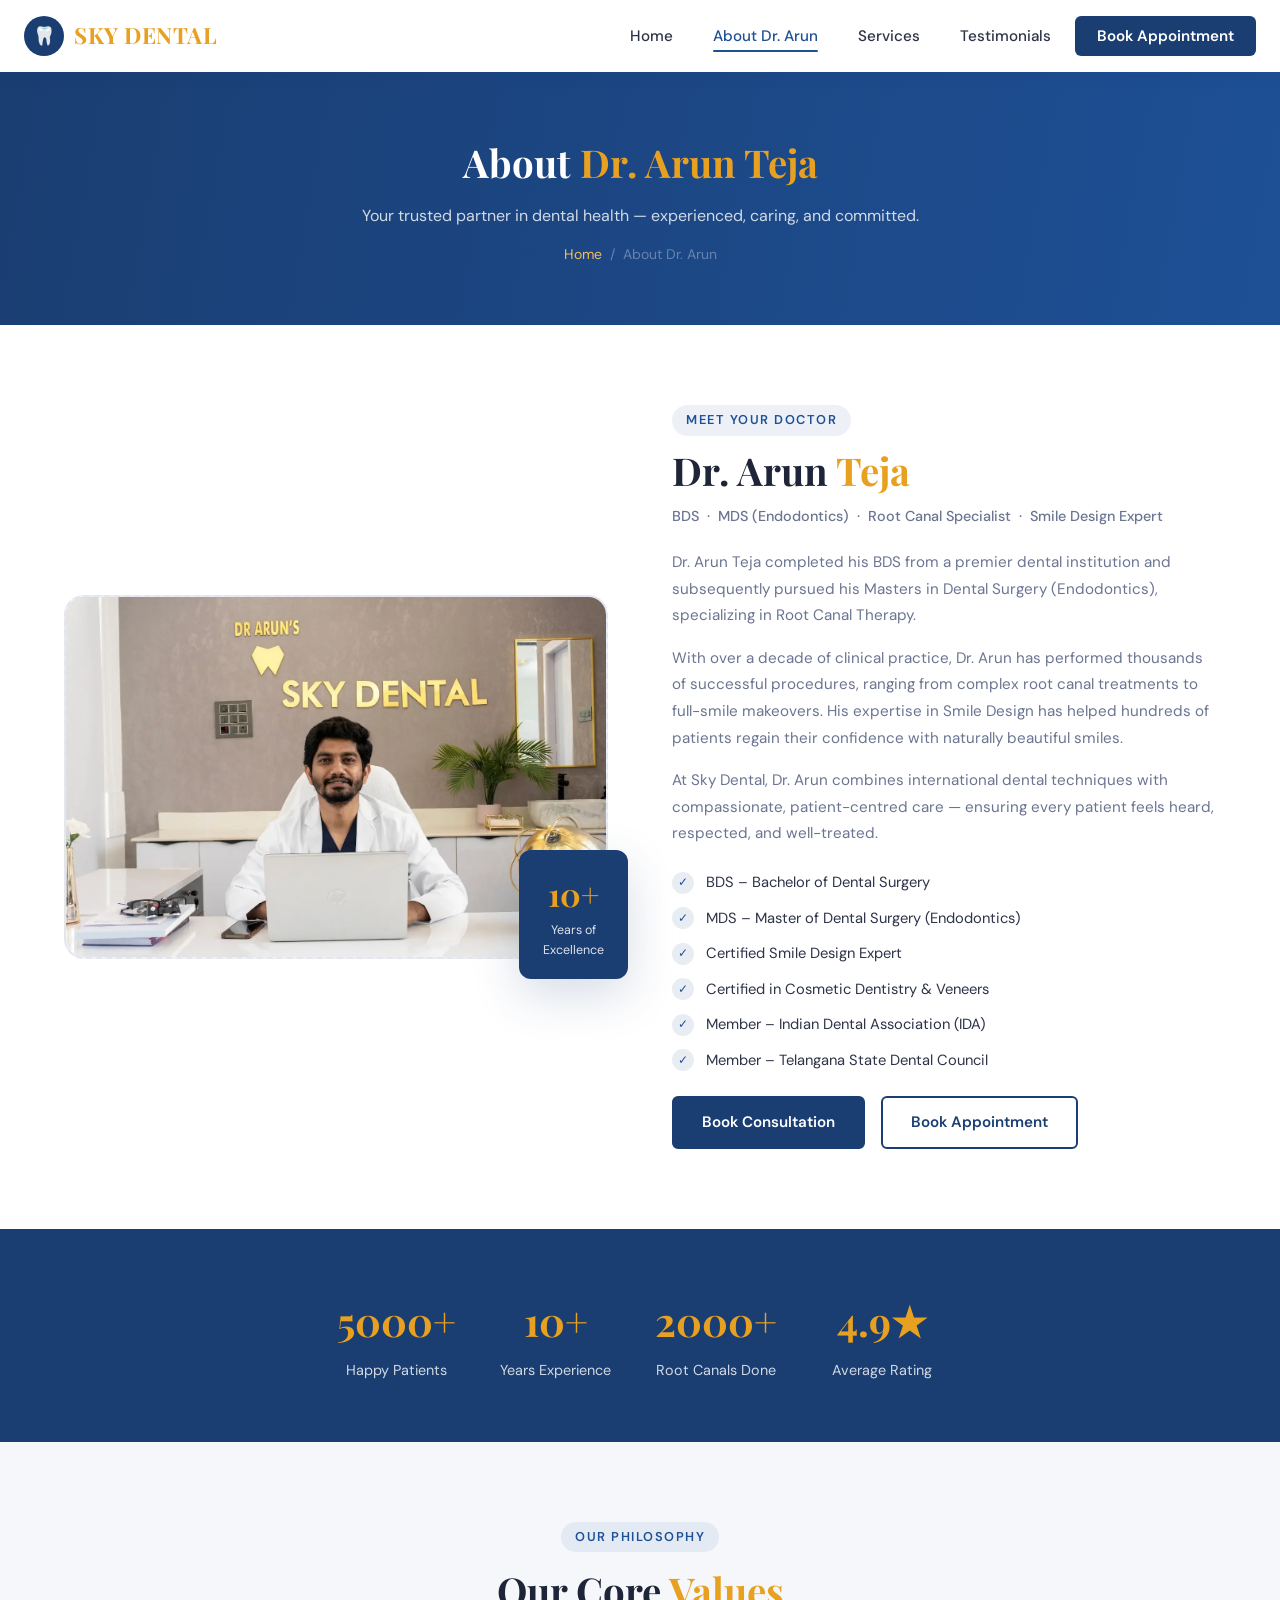
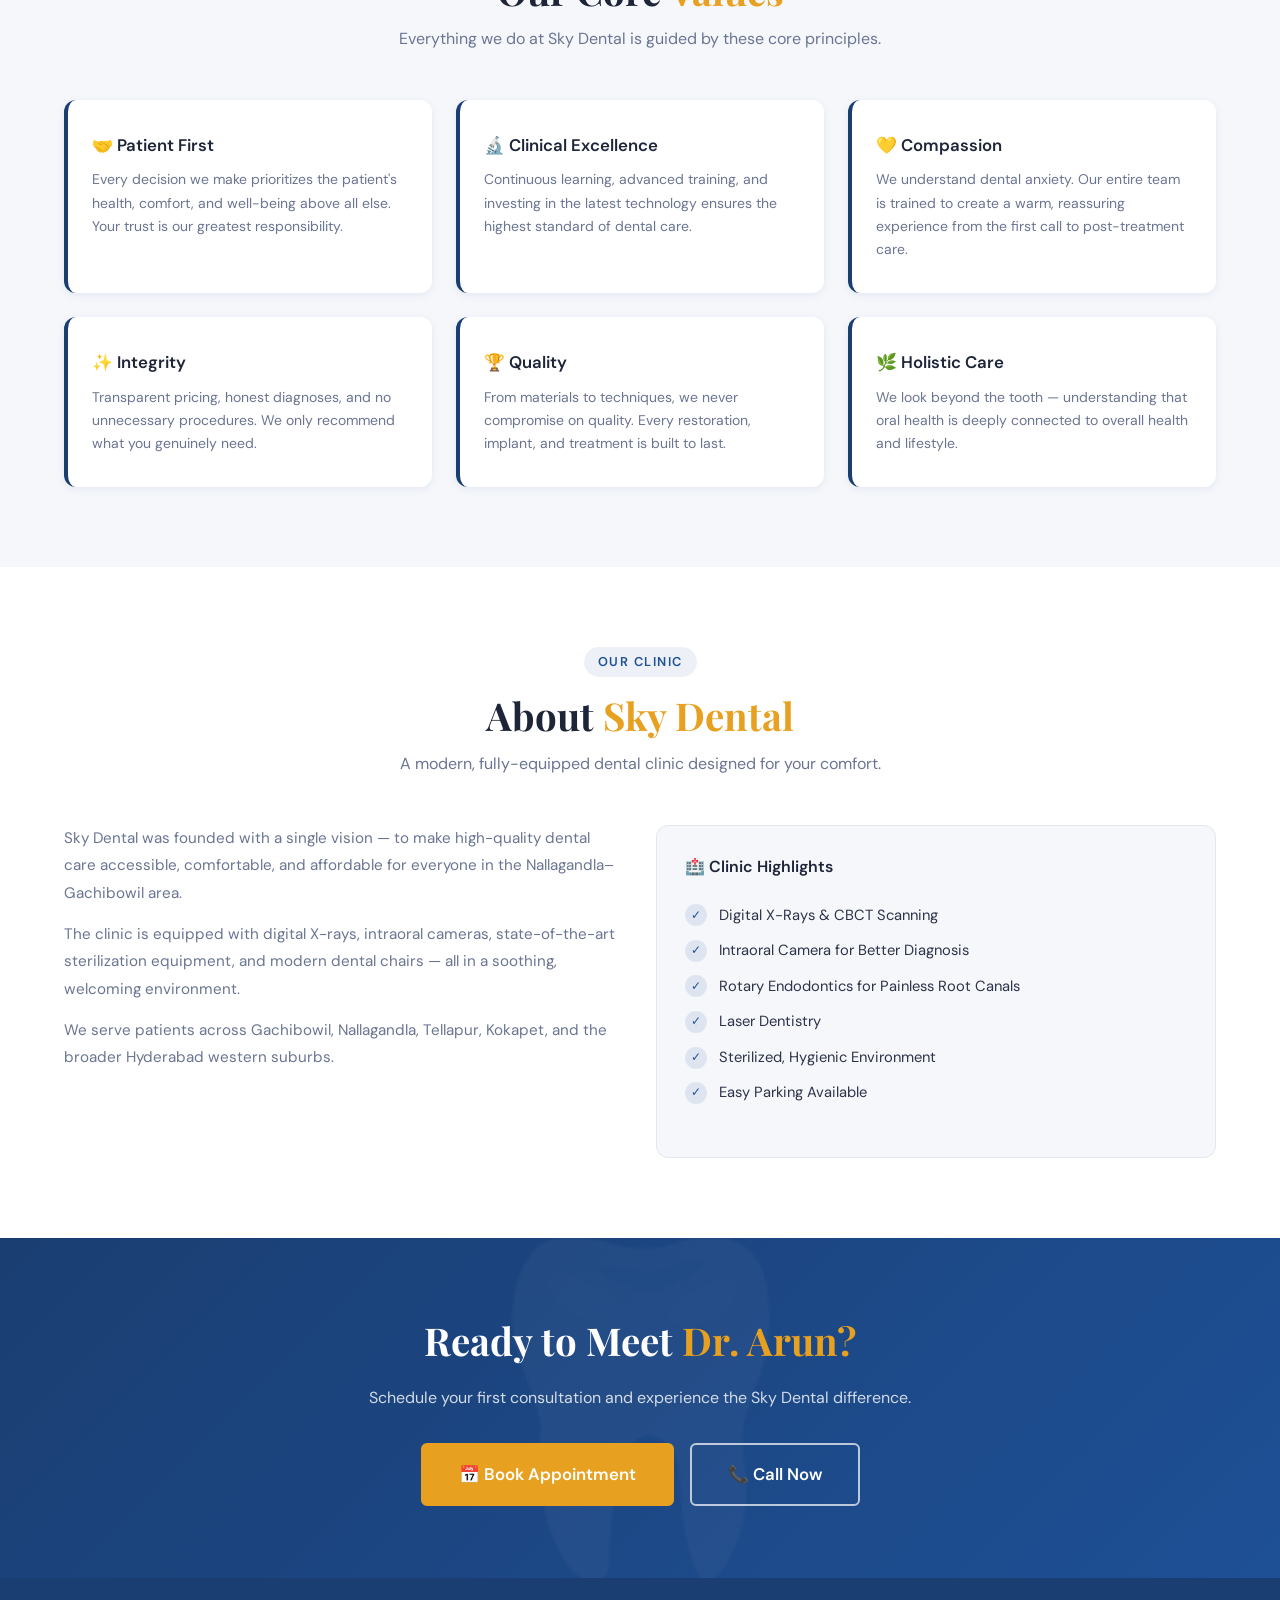
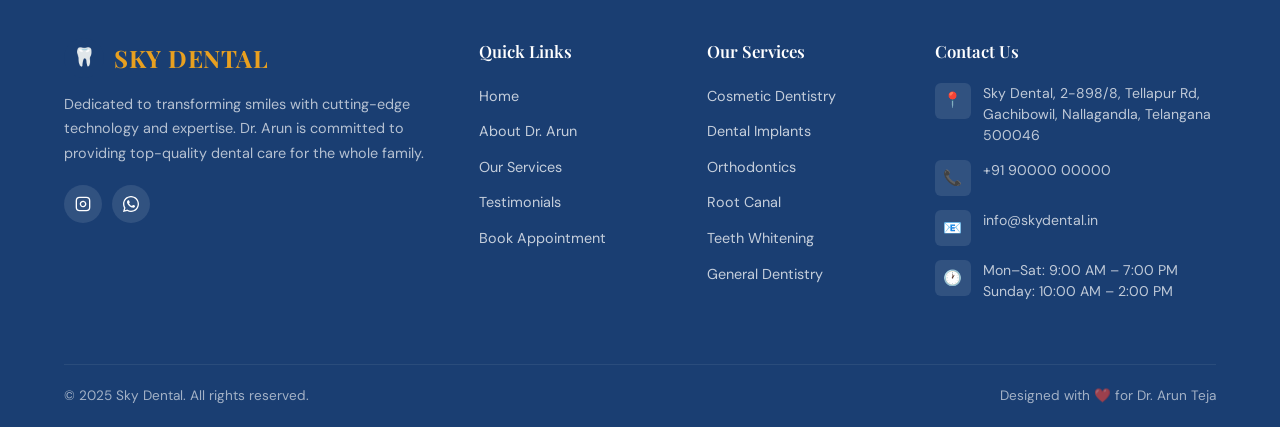
==== commit 051491df: "first commit" ====
--- a/about.html
+++ b/about.html
@@ -116,7 +116,7 @@
     ══════════════════════════════════════ -->
     <section style="background:var(--blue-dark);padding:60px 0;">
       <div class="container">
-        <div style="display:grid;grid-template-columns:repeat(2,1fr);gap:24px;text-align:center;">
+        <div style="display:flex;grid-template-columns:repeat(4, 2fr);gap:44px;text-align:center; flex-wrap:wrap; justify-content: center;">
           <div class="reveal">
             <div style="font-family:var(--font-head);font-size:2.5rem;font-weight:700;color:var(--gold);">5000+</div>
             <div style="color:rgba(255,255,255,0.8);font-size:0.9rem;margin-top:6px;">Happy Patients</div>
@@ -125,6 +125,7 @@
             <div style="font-family:var(--font-head);font-size:2.5rem;font-weight:700;color:var(--gold);">10+</div>
             <div style="color:rgba(255,255,255,0.8);font-size:0.9rem;margin-top:6px;">Years Experience</div>
           </div>
+          <div style="display:grid;grid-template-columns:repeat(2, 4fr);gap:44px;text-align:center;flex-wrap: wrap;justify-content: center;">
           <div class="reveal reveal-delay-2">
             <div style="font-family:var(--font-head);font-size:2.5rem;font-weight:700;color:var(--gold);">2000+</div>
             <div style="color:rgba(255,255,255,0.8);font-size:0.9rem;margin-top:6px;">Root Canals Done</div>
@@ -132,6 +133,7 @@
           <div class="reveal reveal-delay-3">
             <div style="font-family:var(--font-head);font-size:2.5rem;font-weight:700;color:var(--gold);">4.9★</div>
             <div style="color:rgba(255,255,255,0.8);font-size:0.9rem;margin-top:6px;">Average Rating</div>
+          </div>
           </div>
         </div>
       </div>
--- a/css/style.css
+++ b/css/style.css
@@ -806,6 +806,7 @@
   border: 1px solid var(--gray-200);
   transition: var(--transition);
   
+  
 }
 .contact-info-card:hover { transform: translateY(-4px); box-shadow: var(--shadow-md); }
 .contact-info-icon {
@@ -819,6 +820,7 @@
   font-size: 1.5rem;
   margin: 0 auto 18px;
   color: var(--blue-mid);
+  
 }
 .contact-info-card h3 { font-size: 1rem; font-weight: 600; margin-bottom: 8px; color: var(--text-main); }
 .contact-info-card p { font-size: 0.9rem; color: var(--text-muted); line-height: 1.6; }
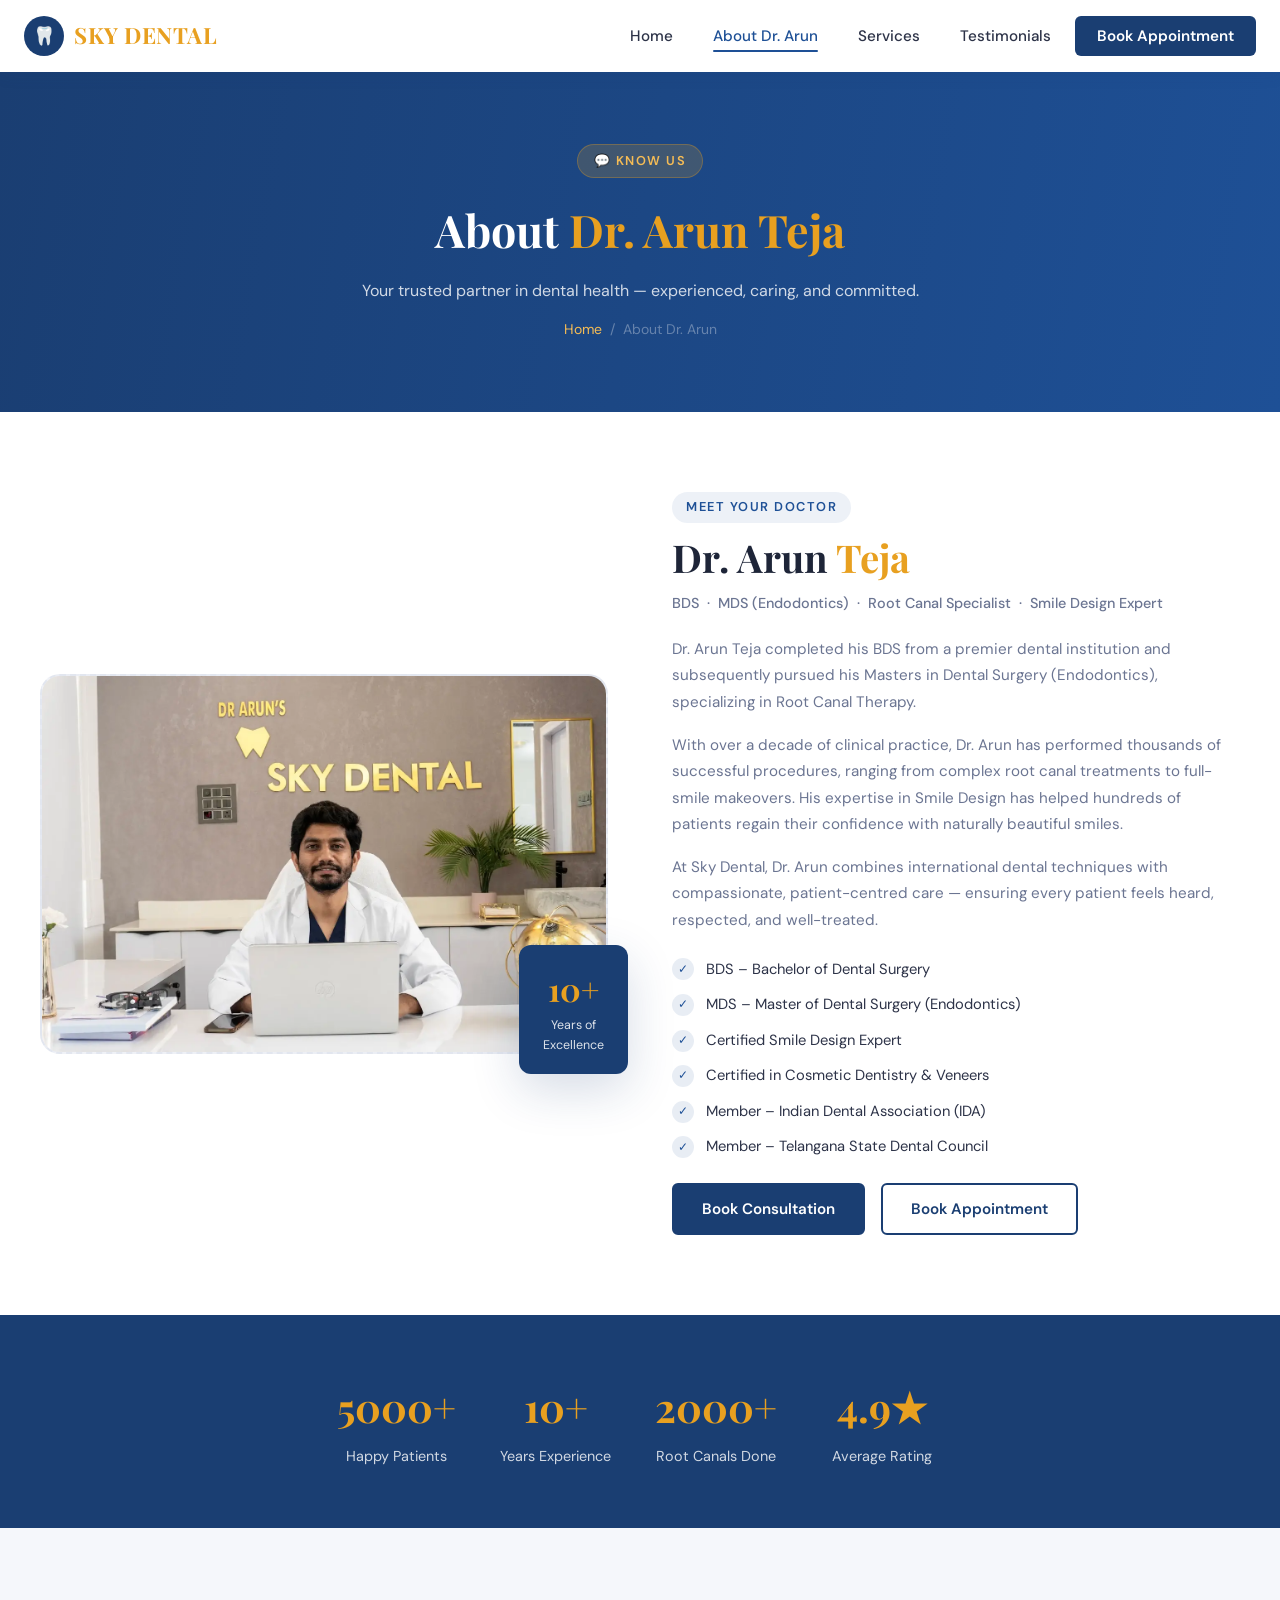
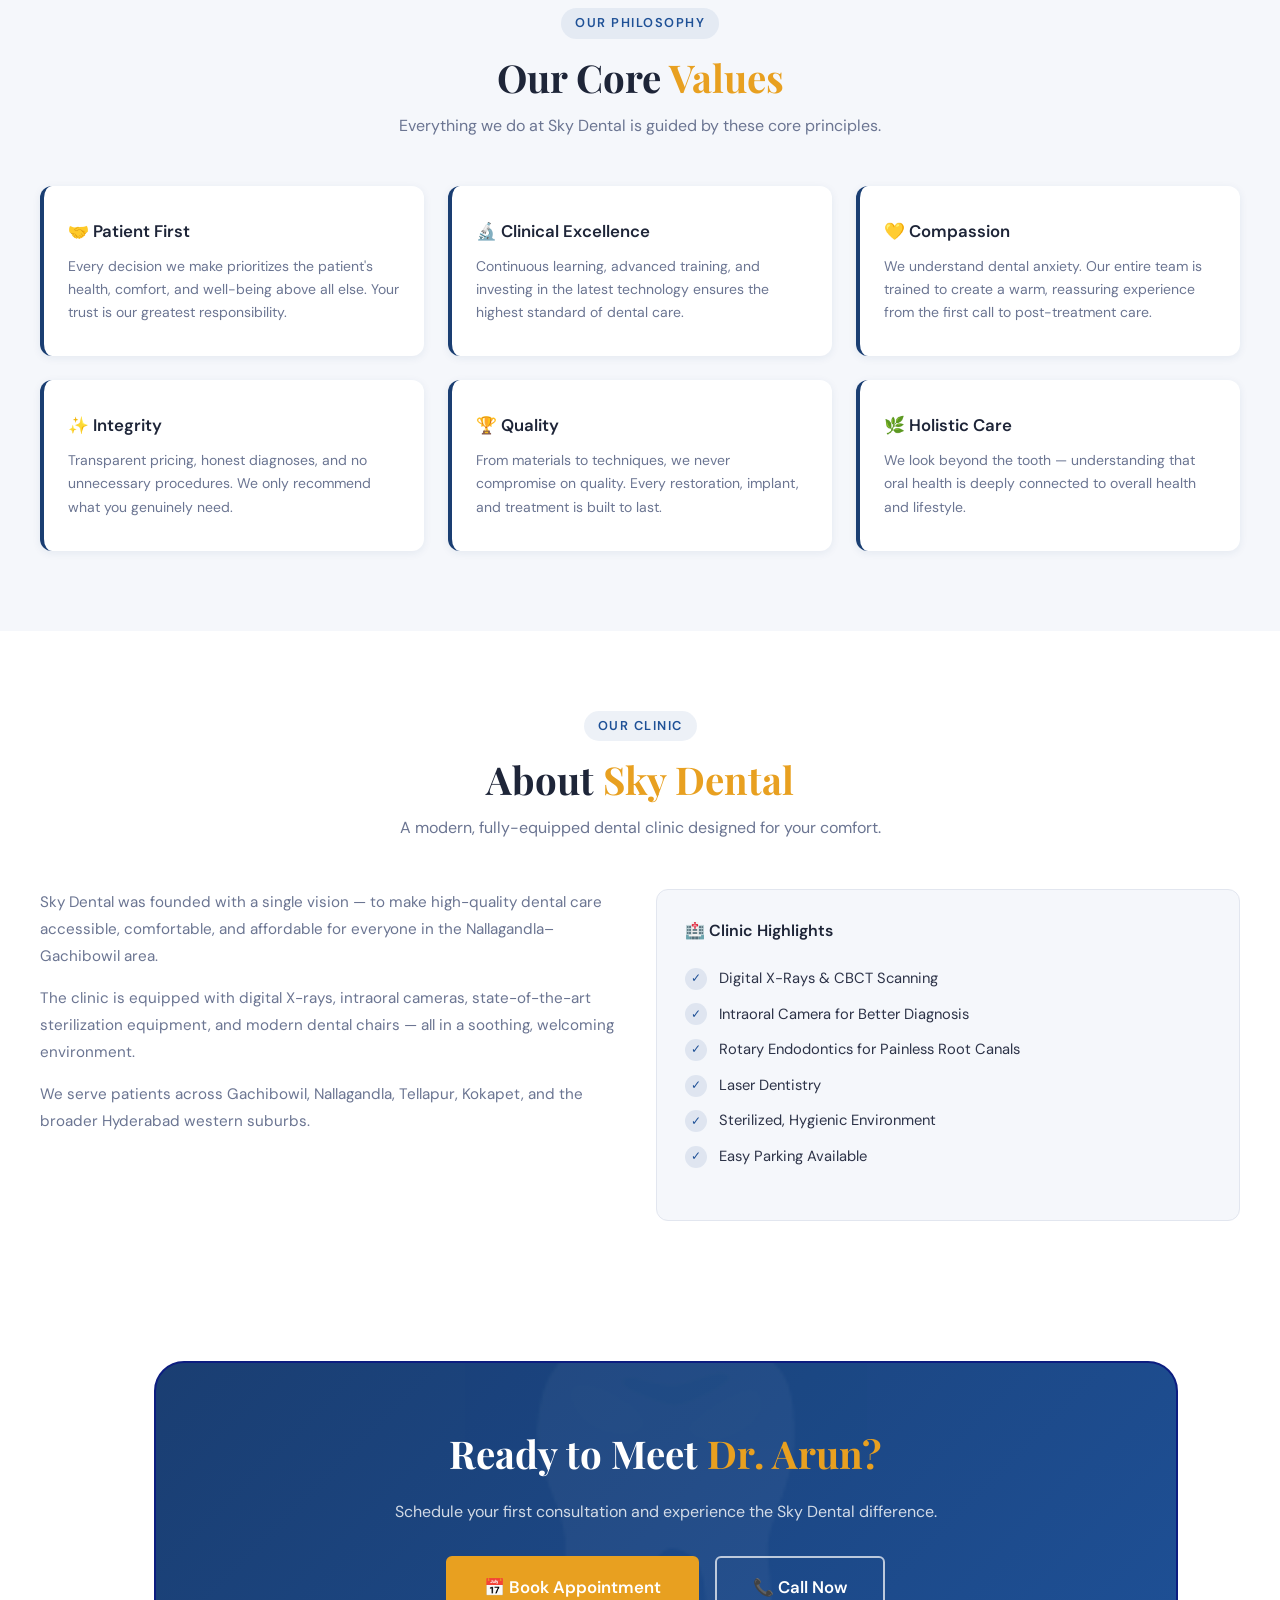
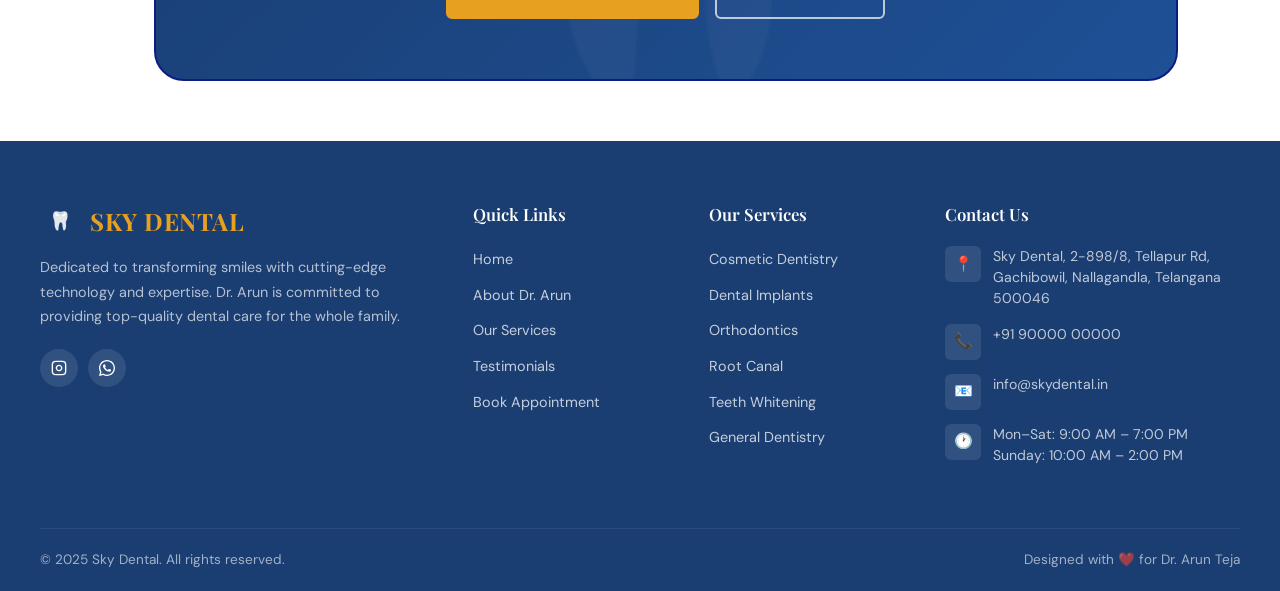
==== commit c9eb27a7: "first commit" ====
--- a/about.html
+++ b/about.html
@@ -20,7 +20,8 @@
     <section class="page-hero" aria-label="About page header">
       <div class="container">
         <div class="page-hero-content">
-          <h1>About <span>Dr. Arun Teja</span></h1>
+          <div class="hero-tag" style="justify-content:center;margin-bottom:16px;">💬 Know Us</div>
+          <h1 style="font-family:var(--font-head);font-size:clamp(2rem,4vw,2.8rem);color:var(--white);margin-bottom:12px;">About <span>Dr. Arun Teja</span></h1>
           <p>Your trusted partner in dental health — experienced, caring, and committed.</p>
           <nav class="breadcrumb" aria-label="Breadcrumb">
             <a href="index.html">Home</a>
--- a/css/style.css
+++ b/css/style.css
@@ -56,7 +56,8 @@
 .container {
   max-width: 1200px;
   margin: 0 auto;
-  padding: 0 24px;
+  padding-right: 0 24px
+  
 }
 
 /* =========================================
@@ -393,7 +394,9 @@
   min-height: 540px;
   display: flex;
   align-items: center;
+  /* text-align: center; */
   overflow: hidden;
+  /* margin: 0; */
   background: linear-gradient(100deg, var(--blue-dark) 0%, #1e5096 50%, #2563a8 100%);
 }
 .hero-bg-image {
@@ -401,7 +404,7 @@
   inset: 0;
   background-image: url('../images/10\ dr.Arun\'s\ pic.webp');
   background-size: cover;
-  background-position: center right;
+  background-position: center right; 
   opacity: 0.22;
 }
 .hero-overlay {
@@ -412,8 +415,14 @@
 .hero-content {
   position: relative;
   z-index: 2;
-  max-width: 600px;
-  padding: 80px 0;
+  max-width: 760%;
+  padding: 60px 0;
+  width:100%;
+  padding-right: 850px;
+  /* margin:  auto; */
+  
+ 
+  
 }
 .hero-tag {
   display: inline-flex;
@@ -448,8 +457,9 @@
 .hero-actions { display: flex; gap: 16px; flex-wrap: wrap; }
 .hero-stats {
   display: flex;
-  gap: 36px;
+  gap: 15px;
   margin-top: 48px;
+  
 }
 .hero-stat { text-align: center; }
 .hero-stat .num {
@@ -474,7 +484,10 @@
 /* =========================================
    SERVICES SECTION
    ========================================= */
-.services-section { background: var(--off-white); }
+.services-section { 
+  background: var(--off-white);
+  padding: 20px;
+ }
 
 .services-grid {
   display: grid;
@@ -764,10 +777,16 @@
    ========================================= */
 .cta-banner {
   background: linear-gradient(135deg, var(--blue-dark) 0%, #1e5096 100%);
-  padding: 72px 0;
+  padding: 60px 20px;
   text-align: center;
   position: relative;
   overflow: hidden;
+  border:2px solid rgb(12, 29, 128);
+  margin:60px -20px;
+  border-radius: 30px;
+  margin-left: 12%;
+  width: 80%;
+
 }
 .cta-banner::before {
   content: '🦷';
@@ -961,9 +980,10 @@
    ========================================= */
 .page-hero {
   background: linear-gradient(100deg, var(--blue-dark) 0%, var(--blue-mid) 100%);
-  padding: 60px 0;
-}
-.page-hero-content { text-align: center; }
+  padding: 72px 0;
+  text-align: center;
+}
+.page-hero-content { text-align: center;  }
 .page-hero h1 {
   font-family: var(--font-head);
   font-size: clamp(1.8rem, 3vw, 2.5rem);
@@ -1010,32 +1030,83 @@
    ========================================= */
 .service-detail-card {
   display: grid;
-  grid-template-columns: auto 1fr;
-  gap: 24px;
+  grid-template-columns:  1fr 1fr;
+  gap: 20px;
   background: var(--white);
-  border-radius: var(--radius-md);
-  padding: 32px;
-  border: 1px solid var(--gray-200);
-  transition: var(--transition);
+  border-radius: 20px;
+  padding: 20px;
+  border: 3px solid var(--gray-200);
+  /* transition: var(--transition); */
   margin-bottom: 24px;
+  align-items: center;
+  text-align: center;
+  max-width:1100px;
+  margin: 5%;
+  
 }
 .service-detail-card:hover { box-shadow: var(--shadow-md); transform: translateY(-2px); }
 .service-detail-icon {
-  width: 64px; height: 64px;
-  background: rgba(30,80,150,0.08);
-  border-radius: var(--radius-md);
-  display: flex; align-items: center; justify-content: center;
-  font-size: 2rem;
-  flex-shrink: 0;
-}
-.service-detail-card h3 { font-family: var(--font-head); font-size: 1.15rem; margin-bottom: 10px; color: var(--text-main); }
-.service-detail-card p { font-size: 0.9rem; color: var(--text-muted); line-height: 1.7; }
+   /* width: 50%; height:50%; */
+   /* background: rgba(30,80,150,0.08); */
+  /* border-radius: var(--radius-md); */
+   /* display: grid;   */
+   /* align-items: center; */
+   /* justify-content: center;  */
+  /* font-size: 2rem; */
+  /* object-fit: cover; */
+  /* flex-shrink: 10px; */
+  /* margin:60px 20px; */
+  /* padding:0; */
+  /* text-align: center; */
+  /* border-radius: 20pxrgb(234, 231, 234);
+  border-radius: 40p; */ 
+    /* margin-top: 1px;  */
+  /* align-items:center; */
+  /* border: 0px solid x; */
+  /* margin:20px -20px; */
+  /* display: grid; */
+  /* padding: 10px 20px; */
+  /* margin-left: 14%; */
+  /* margin-top: 2%; */
+  /* height: auto; */
+  /* grid-template-columns: repeat(1,1fr); */
+  width: 100%;
+  height: auto;
+  display: block;
+  border-radius: 10px;
+
+}
+
+.service-detail-icon img{
+  width:100%;
+  height: auto;
+  border-radius: 15%;
+  display: block;
+  /* margin-left: 50px; */
+   /* border: 0px solid rgb(234, 231, 234); */
+  border-radius: 10px;
+  /* margin:30px -20px; */
+  /* padding: 10px 20px; */
+  /* margin-left: 20%; */
+  /* height: auto; */
+  /* margin-top: 3%; */
+  /* grid-template-columns: 1fr; */
+  
+
+
+  
+}
+.service-detail-card h3 {font-family:var(--font-head); font-size: 28px; margin-bottom: 10px; color: var(--text-main);justify-content: center; }
+.service-detail-card p { font-size: 0.9rem; color: var(--text-muted); line-height: 1.7;  }
 .service-detail-card ul {
   margin-top: 12px;
   list-style: none;
   display: flex;
   flex-wrap: wrap;
-  gap: 8px;
+  margin-top: 2%;
+  gap: 9px;
+  justify-content: center;
+  
 }
 .service-detail-card ul li {
   background: rgba(30,80,150,0.06);
@@ -1352,11 +1423,14 @@
 
 @media (max-width: 768px) {
   section { padding: 56px 0; }
+  /* .services-section{grid-template-columns: 1fr 1fr;} */
+  .service-detail-card{grid-template-columns: 1fr;}
+  
   .nav-links { display: none; }
   .hamburger { display: flex; }
   .services-grid { grid-template-columns: 1fr; }
   .why-grid { grid-template-columns: repeat(2, 1fr); }
-  .hero-stats { gap: 20px; flex-wrap: wrap; justify-content: center; }
+  .hero-stats { gap: 20px; flex-wrap: wrap; justify-content: center;}
   .footer-grid { grid-template-columns: 1fr; gap: 32px; }
   .footer-bottom { flex-direction: column; gap: 8px; text-align: center; }
   .form-row { grid-template-columns: 1fr; }
@@ -1370,6 +1444,7 @@
   .reviews-grid { grid-template-columns: 1fr; }
   .source-logos { gap: 20px; }
   .video-grid { grid-template-columns: 1fr; }
+  
 }
 
 @media (max-width: 480px) {
